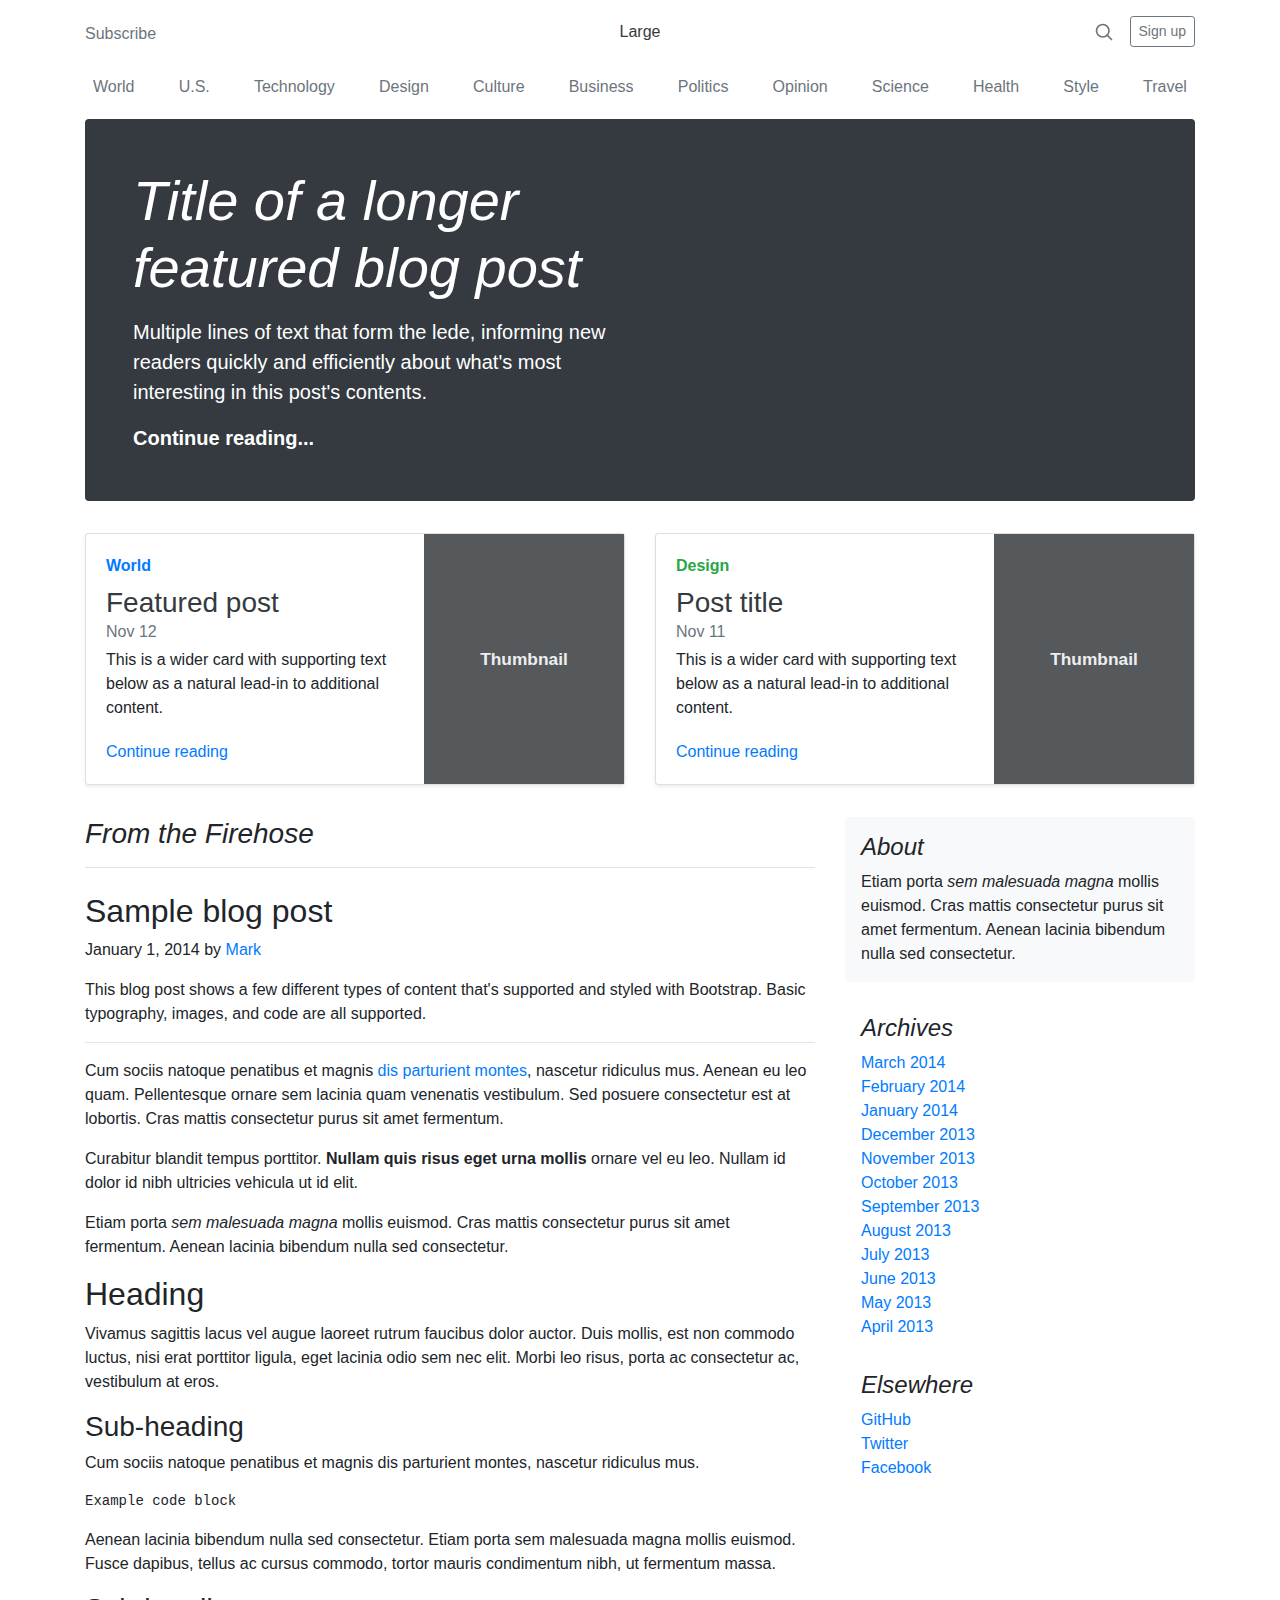
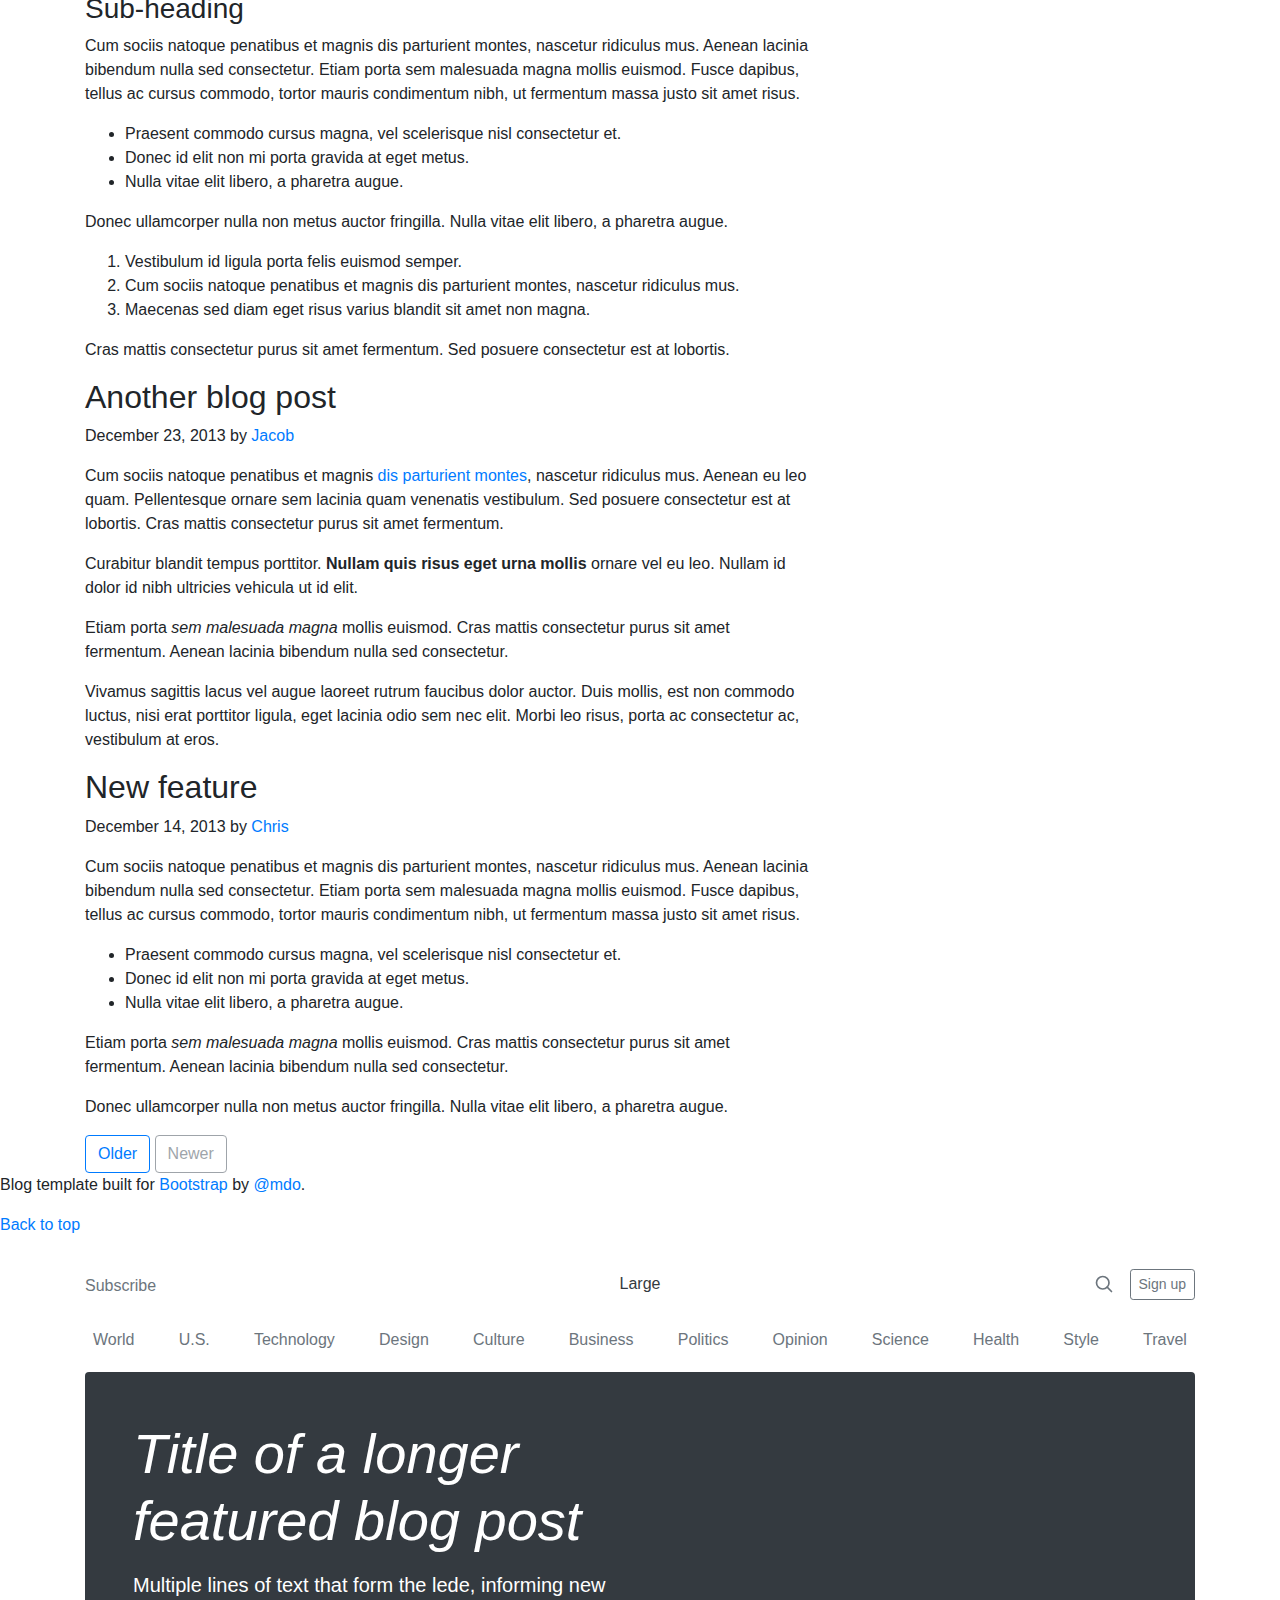
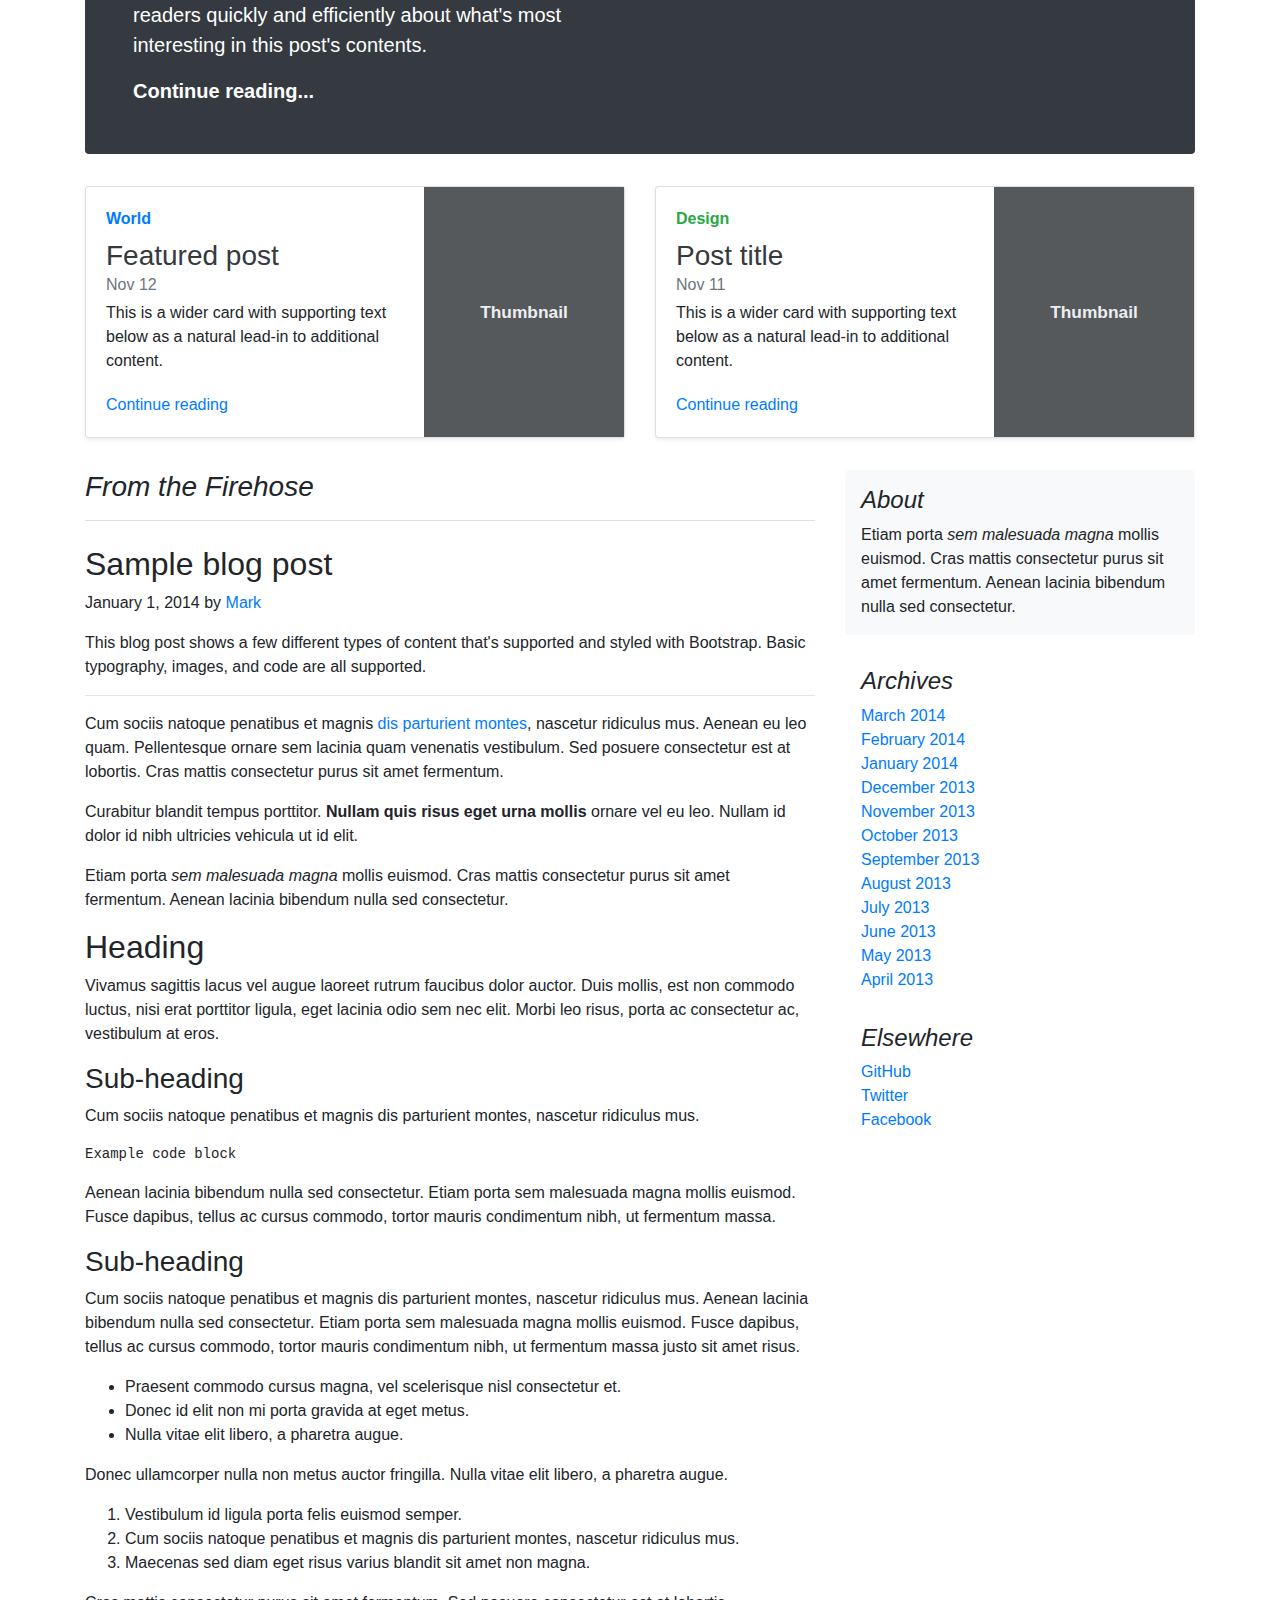
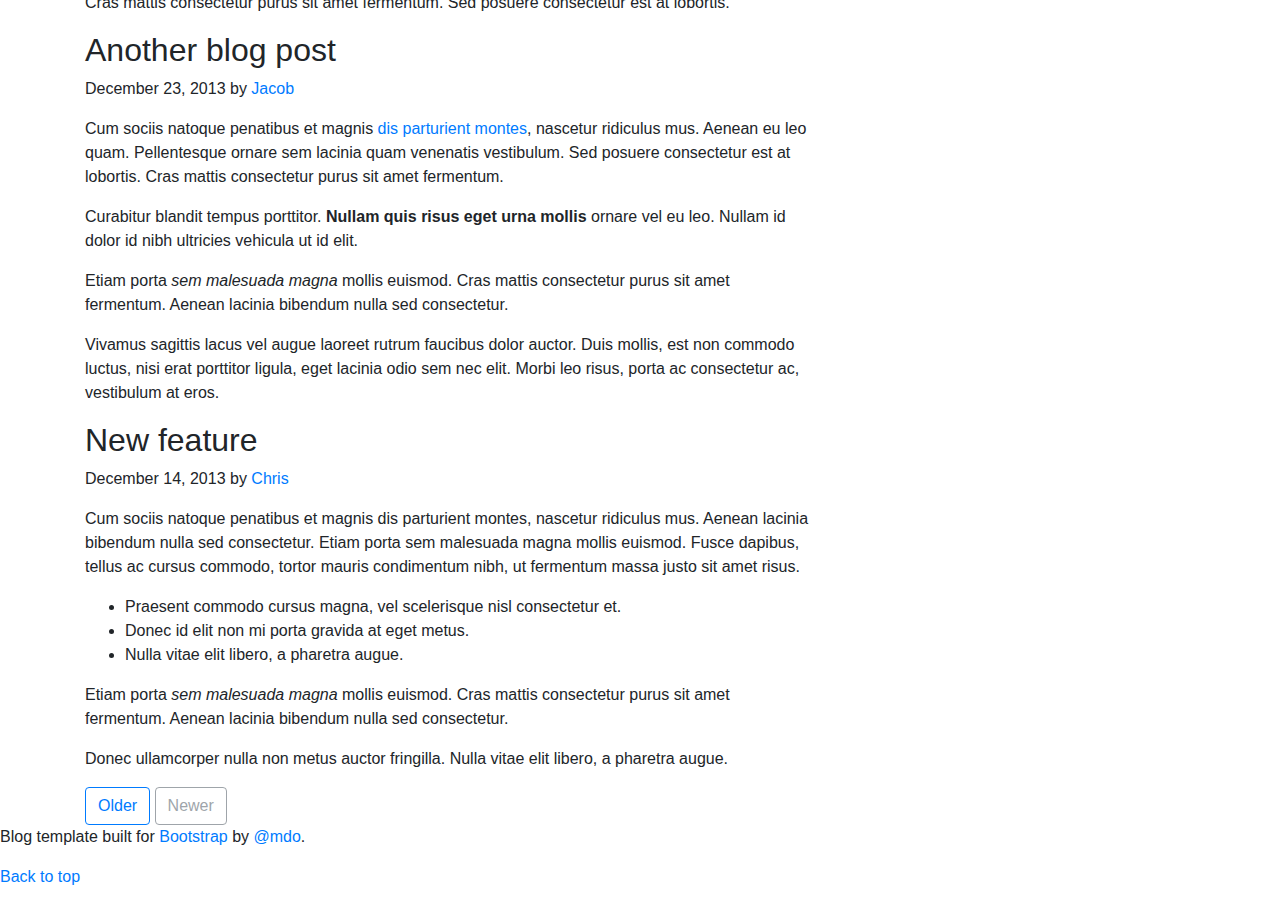
==== 383/blog.html @ bcc6891f "383 stuff" ====
<html lang="en" class="gr__getbootstrap_com"><head>
    <meta charset="utf-8">
    <meta name="viewport" content="width=device-width, initial-scale=1, shrink-to-fit=no">
    <meta name="description" content="">
    <meta name="author" content="">
    <link rel="icon" href="../../../../favicon.ico">

    <title>Blog Template for Bootstrap</title>

    <!-- Bootstrap core CSS -->
    <link href="../bootstrap-4.1.3/dist/css/bootstrap.min.css" rel="stylesheet">

    <!-- Custom styles for this template -->
    <link href="https://fonts.googleapis.com/css?family=Playfair+Display:700,900" rel="stylesheet">
    <link href="blog.css" rel="stylesheet">
  </head>

  <body data-gr-c-s-loaded="true">

    <div class="container">
      <header class="blog-header py-3">
        <div class="row flex-nowrap justify-content-between align-items-center">
          <div class="col-4 pt-1">
            <a class="text-muted" href="#">Subscribe</a>
          </div>
          <div class="col-4 text-center">
            <a class="blog-header-logo text-dark" href="#">Large</a>
          </div>
          <div class="col-4 d-flex justify-content-end align-items-center">
            <a class="text-muted" href="#">
              <svg xmlns="http://www.w3.org/2000/svg" width="20" height="20" viewBox="0 0 24 24" fill="none" stroke="currentColor" stroke-width="2" stroke-linecap="round" stroke-linejoin="round" class="mx-3"><circle cx="10.5" cy="10.5" r="7.5"></circle><line x1="21" y1="21" x2="15.8" y2="15.8"></line></svg>
            </a>
            <a class="btn btn-sm btn-outline-secondary" href="#">Sign up</a>
          </div>
        </div>
      </header>

      <div class="nav-scroller py-1 mb-2">
        <nav class="nav d-flex justify-content-between">
          <a class="p-2 text-muted" href="#">World</a>
          <a class="p-2 text-muted" href="#">U.S.</a>
          <a class="p-2 text-muted" href="#">Technology</a>
          <a class="p-2 text-muted" href="#">Design</a>
          <a class="p-2 text-muted" href="#">Culture</a>
          <a class="p-2 text-muted" href="#">Business</a>
          <a class="p-2 text-muted" href="#">Politics</a>
          <a class="p-2 text-muted" href="#">Opinion</a>
          <a class="p-2 text-muted" href="#">Science</a>
          <a class="p-2 text-muted" href="#">Health</a>
          <a class="p-2 text-muted" href="#">Style</a>
          <a class="p-2 text-muted" href="#">Travel</a>
        </nav>
      </div>

      <div class="jumbotron p-3 p-md-5 text-white rounded bg-dark">
        <div class="col-md-6 px-0">
          <h1 class="display-4 font-italic">Title of a longer featured blog post</h1>
          <p class="lead my-3">Multiple lines of text that form the lede, informing new readers quickly and efficiently about what's most interesting in this post's contents.</p>
          <p class="lead mb-0"><a href="#" class="text-white font-weight-bold">Continue reading...</a></p>
        </div>
      </div>

      <div class="row mb-2">
        <div class="col-md-6">
          <div class="card flex-md-row mb-4 shadow-sm h-md-250">
            <div class="card-body d-flex flex-column align-items-start">
              <strong class="d-inline-block mb-2 text-primary">World</strong>
              <h3 class="mb-0">
                <a class="text-dark" href="#">Featured post</a>
              </h3>
              <div class="mb-1 text-muted">Nov 12</div>
              <p class="card-text mb-auto">This is a wider card with supporting text below as a natural lead-in to additional content.</p>
              <a href="#">Continue reading</a>
            </div>
            <img class="card-img-right flex-auto d-none d-lg-block" data-src="holder.js/200x250?theme=thumb" alt="Thumbnail [200x250]" style="width: 200px; height: 250px;" src="data:image/svg+xml;charset=UTF-8,%3Csvg%20width%3D%22200%22%20height%3D%22250%22%20xmlns%3D%22http%3A%2F%2Fwww.w3.org%2F2000%2Fsvg%22%20viewBox%3D%220%200%20200%20250%22%20preserveAspectRatio%3D%22none%22%3E%3Cdefs%3E%3Cstyle%20type%3D%22text%2Fcss%22%3E%23holder_167181192df%20text%20%7B%20fill%3A%23eceeef%3Bfont-weight%3Abold%3Bfont-family%3AArial%2C%20Helvetica%2C%20Open%20Sans%2C%20sans-serif%2C%20monospace%3Bfont-size%3A13pt%20%7D%20%3C%2Fstyle%3E%3C%2Fdefs%3E%3Cg%20id%3D%22holder_167181192df%22%3E%3Crect%20width%3D%22200%22%20height%3D%22250%22%20fill%3D%22%2355595c%22%3E%3C%2Frect%3E%3Cg%3E%3Ctext%20x%3D%2256.203125%22%20y%3D%22131%22%3EThumbnail%3C%2Ftext%3E%3C%2Fg%3E%3C%2Fg%3E%3C%2Fsvg%3E" data-holder-rendered="true">
          </div>
        </div>
        <div class="col-md-6">
          <div class="card flex-md-row mb-4 shadow-sm h-md-250">
            <div class="card-body d-flex flex-column align-items-start">
              <strong class="d-inline-block mb-2 text-success">Design</strong>
              <h3 class="mb-0">
                <a class="text-dark" href="#">Post title</a>
              </h3>
              <div class="mb-1 text-muted">Nov 11</div>
              <p class="card-text mb-auto">This is a wider card with supporting text below as a natural lead-in to additional content.</p>
              <a href="#">Continue reading</a>
            </div>
            <img class="card-img-right flex-auto d-none d-lg-block" data-src="holder.js/200x250?theme=thumb" alt="Thumbnail [200x250]" src="data:image/svg+xml;charset=UTF-8,%3Csvg%20width%3D%22200%22%20height%3D%22250%22%20xmlns%3D%22http%3A%2F%2Fwww.w3.org%2F2000%2Fsvg%22%20viewBox%3D%220%200%20200%20250%22%20preserveAspectRatio%3D%22none%22%3E%3Cdefs%3E%3Cstyle%20type%3D%22text%2Fcss%22%3E%23holder_167181192e2%20text%20%7B%20fill%3A%23eceeef%3Bfont-weight%3Abold%3Bfont-family%3AArial%2C%20Helvetica%2C%20Open%20Sans%2C%20sans-serif%2C%20monospace%3Bfont-size%3A13pt%20%7D%20%3C%2Fstyle%3E%3C%2Fdefs%3E%3Cg%20id%3D%22holder_167181192e2%22%3E%3Crect%20width%3D%22200%22%20height%3D%22250%22%20fill%3D%22%2355595c%22%3E%3C%2Frect%3E%3Cg%3E%3Ctext%20x%3D%2256.203125%22%20y%3D%22131%22%3EThumbnail%3C%2Ftext%3E%3C%2Fg%3E%3C%2Fg%3E%3C%2Fsvg%3E" data-holder-rendered="true" style="width: 200px; height: 250px;">
          </div>
        </div>
      </div>
    </div>

    <main role="main" class="container">
      <div class="row">
        <div class="col-md-8 blog-main">
          <h3 class="pb-3 mb-4 font-italic border-bottom">
            From the Firehose
          </h3>

          <div class="blog-post">
            <h2 class="blog-post-title">Sample blog post</h2>
            <p class="blog-post-meta">January 1, 2014 by <a href="#">Mark</a></p>

            <p>This blog post shows a few different types of content that's supported and styled with Bootstrap. Basic typography, images, and code are all supported.</p>
            <hr>
            <p>Cum sociis natoque penatibus et magnis <a href="#">dis parturient montes</a>, nascetur ridiculus mus. Aenean eu leo quam. Pellentesque ornare sem lacinia quam venenatis vestibulum. Sed posuere consectetur est at lobortis. Cras mattis consectetur purus sit amet fermentum.</p>
            <blockquote>
              <p>Curabitur blandit tempus porttitor. <strong>Nullam quis risus eget urna mollis</strong> ornare vel eu leo. Nullam id dolor id nibh ultricies vehicula ut id elit.</p>
            </blockquote>
            <p>Etiam porta <em>sem malesuada magna</em> mollis euismod. Cras mattis consectetur purus sit amet fermentum. Aenean lacinia bibendum nulla sed consectetur.</p>
            <h2>Heading</h2>
            <p>Vivamus sagittis lacus vel augue laoreet rutrum faucibus dolor auctor. Duis mollis, est non commodo luctus, nisi erat porttitor ligula, eget lacinia odio sem nec elit. Morbi leo risus, porta ac consectetur ac, vestibulum at eros.</p>
            <h3>Sub-heading</h3>
            <p>Cum sociis natoque penatibus et magnis dis parturient montes, nascetur ridiculus mus.</p>
            <pre><code>Example code block</code></pre>
            <p>Aenean lacinia bibendum nulla sed consectetur. Etiam porta sem malesuada magna mollis euismod. Fusce dapibus, tellus ac cursus commodo, tortor mauris condimentum nibh, ut fermentum massa.</p>
            <h3>Sub-heading</h3>
            <p>Cum sociis natoque penatibus et magnis dis parturient montes, nascetur ridiculus mus. Aenean lacinia bibendum nulla sed consectetur. Etiam porta sem malesuada magna mollis euismod. Fusce dapibus, tellus ac cursus commodo, tortor mauris condimentum nibh, ut fermentum massa justo sit amet risus.</p>
            <ul>
              <li>Praesent commodo cursus magna, vel scelerisque nisl consectetur et.</li>
              <li>Donec id elit non mi porta gravida at eget metus.</li>
              <li>Nulla vitae elit libero, a pharetra augue.</li>
            </ul>
            <p>Donec ullamcorper nulla non metus auctor fringilla. Nulla vitae elit libero, a pharetra augue.</p>
            <ol>
              <li>Vestibulum id ligula porta felis euismod semper.</li>
              <li>Cum sociis natoque penatibus et magnis dis parturient montes, nascetur ridiculus mus.</li>
              <li>Maecenas sed diam eget risus varius blandit sit amet non magna.</li>
            </ol>
            <p>Cras mattis consectetur purus sit amet fermentum. Sed posuere consectetur est at lobortis.</p>
          </div><!-- /.blog-post -->

          <div class="blog-post">
            <h2 class="blog-post-title">Another blog post</h2>
            <p class="blog-post-meta">December 23, 2013 by <a href="#">Jacob</a></p>

            <p>Cum sociis natoque penatibus et magnis <a href="#">dis parturient montes</a>, nascetur ridiculus mus. Aenean eu leo quam. Pellentesque ornare sem lacinia quam venenatis vestibulum. Sed posuere consectetur est at lobortis. Cras mattis consectetur purus sit amet fermentum.</p>
            <blockquote>
              <p>Curabitur blandit tempus porttitor. <strong>Nullam quis risus eget urna mollis</strong> ornare vel eu leo. Nullam id dolor id nibh ultricies vehicula ut id elit.</p>
            </blockquote>
            <p>Etiam porta <em>sem malesuada magna</em> mollis euismod. Cras mattis consectetur purus sit amet fermentum. Aenean lacinia bibendum nulla sed consectetur.</p>
            <p>Vivamus sagittis lacus vel augue laoreet rutrum faucibus dolor auctor. Duis mollis, est non commodo luctus, nisi erat porttitor ligula, eget lacinia odio sem nec elit. Morbi leo risus, porta ac consectetur ac, vestibulum at eros.</p>
          </div><!-- /.blog-post -->

          <div class="blog-post">
            <h2 class="blog-post-title">New feature</h2>
            <p class="blog-post-meta">December 14, 2013 by <a href="#">Chris</a></p>

            <p>Cum sociis natoque penatibus et magnis dis parturient montes, nascetur ridiculus mus. Aenean lacinia bibendum nulla sed consectetur. Etiam porta sem malesuada magna mollis euismod. Fusce dapibus, tellus ac cursus commodo, tortor mauris condimentum nibh, ut fermentum massa justo sit amet risus.</p>
            <ul>
              <li>Praesent commodo cursus magna, vel scelerisque nisl consectetur et.</li>
              <li>Donec id elit non mi porta gravida at eget metus.</li>
              <li>Nulla vitae elit libero, a pharetra augue.</li>
            </ul>
            <p>Etiam porta <em>sem malesuada magna</em> mollis euismod. Cras mattis consectetur purus sit amet fermentum. Aenean lacinia bibendum nulla sed consectetur.</p>
            <p>Donec ullamcorper nulla non metus auctor fringilla. Nulla vitae elit libero, a pharetra augue.</p>
          </div><!-- /.blog-post -->

          <nav class="blog-pagination">
            <a class="btn btn-outline-primary" href="#">Older</a>
            <a class="btn btn-outline-secondary disabled" href="#">Newer</a>
          </nav>

        </div><!-- /.blog-main -->

        <aside class="col-md-4 blog-sidebar">
          <div class="p-3 mb-3 bg-light rounded">
            <h4 class="font-italic">About</h4>
            <p class="mb-0">Etiam porta <em>sem malesuada magna</em> mollis euismod. Cras mattis consectetur purus sit amet fermentum. Aenean lacinia bibendum nulla sed consectetur.</p>
          </div>

          <div class="p-3">
            <h4 class="font-italic">Archives</h4>
            <ol class="list-unstyled mb-0">
              <li><a href="#">March 2014</a></li>
              <li><a href="#">February 2014</a></li>
              <li><a href="#">January 2014</a></li>
              <li><a href="#">December 2013</a></li>
              <li><a href="#">November 2013</a></li>
              <li><a href="#">October 2013</a></li>
              <li><a href="#">September 2013</a></li>
              <li><a href="#">August 2013</a></li>
              <li><a href="#">July 2013</a></li>
              <li><a href="#">June 2013</a></li>
              <li><a href="#">May 2013</a></li>
              <li><a href="#">April 2013</a></li>
            </ol>
          </div>

          <div class="p-3">
            <h4 class="font-italic">Elsewhere</h4>
            <ol class="list-unstyled">
              <li><a href="#">GitHub</a></li>
              <li><a href="#">Twitter</a></li>
              <li><a href="#">Facebook</a></li>
            </ol>
          </div>
        </aside><!-- /.blog-sidebar -->

      </div><!-- /.row -->

    </main><!-- /.container -->

    <footer class="blog-footer">
      <p>Blog template built for <a href="https://getbootstrap.com/">Bootstrap</a> by <a href="https://twitter.com/mdo">@mdo</a>.</p>
      <p>
        <a href="#">Back to top</a>
      </p>
    </footer>

    <!-- Bootstrap core JavaScript
    ================================================== -->
    <!-- Placed at the end of the document so the pages load faster -->
    <script src="https://code.jquery.com/jquery-3.3.1.slim.min.js" integrity="sha384-q8i/X+965DzO0rT7abK41JStQIAqVgRVzpbzo5smXKp4YfRvH+8abtTE1Pi6jizo" crossorigin="anonymous"></script>
    <script>window.jQuery || document.write('<script src="../../assets/js/vendor/jquery-slim.min.js"><\/script>')</script>
    <script src="../../assets/js/vendor/popper.min.js"></script>
    <script src="../../dist/js/bootstrap.min.js"></script>
    <script src="../../assets/js/vendor/holder.min.js"></script>
    <script>
      Holder.addTheme('thumb', {
        bg: '#55595c',
        fg: '#eceeef',
        text: 'Thumbnail'
      });
    </script>
  

<svg xmlns="http://www.w3.org/2000/svg" width="200" height="250" viewBox="0 0 200 250" preserveAspectRatio="none" style="display: none; visibility: hidden; position: absolute; top: -100%; left: -100%;"><defs><style type="text/css"></style></defs><text x="0" y="13" style="font-weight:bold;font-size:13pt;font-family:Arial, Helvetica, Open Sans, sans-serif">Thumbnail</text></svg></body></html>
<head>
        <meta charset="utf-8">
        <meta name="viewport" content="width=device-width, initial-scale=1, shrink-to-fit=no">
        <meta name="description" content="">
        <meta name="author" content="">
        <link rel="icon" href="../../../../favicon.ico">
    
        <title>Blog Template for Bootstrap</title>
    
        <!-- Bootstrap core CSS -->
        <link href="../../dist/css/bootstrap.min.css" rel="stylesheet">
    
        <!-- Custom styles for this template -->
        <link href="https://fonts.googleapis.com/css?family=Playfair+Display:700,900" rel="stylesheet">
        <link href="blog.css" rel="stylesheet">
</head>
<body data-gr-c-s-loaded="true">

        <div class="container">
          <header class="blog-header py-3">
            <div class="row flex-nowrap justify-content-between align-items-center">
              <div class="col-4 pt-1">
                <a class="text-muted" href="#">Subscribe</a>
              </div>
              <div class="col-4 text-center">
                <a class="blog-header-logo text-dark" href="#">Large</a>
              </div>
              <div class="col-4 d-flex justify-content-end align-items-center">
                <a class="text-muted" href="#">
                  <svg xmlns="http://www.w3.org/2000/svg" width="20" height="20" viewBox="0 0 24 24" fill="none" stroke="currentColor" stroke-width="2" stroke-linecap="round" stroke-linejoin="round" class="mx-3"><circle cx="10.5" cy="10.5" r="7.5"></circle><line x1="21" y1="21" x2="15.8" y2="15.8"></line></svg>
                </a>
                <a class="btn btn-sm btn-outline-secondary" href="#">Sign up</a>
              </div>
            </div>
          </header>
    
          <div class="nav-scroller py-1 mb-2">
            <nav class="nav d-flex justify-content-between">
              <a class="p-2 text-muted" href="#">World</a>
              <a class="p-2 text-muted" href="#">U.S.</a>
              <a class="p-2 text-muted" href="#">Technology</a>
              <a class="p-2 text-muted" href="#">Design</a>
              <a class="p-2 text-muted" href="#">Culture</a>
              <a class="p-2 text-muted" href="#">Business</a>
              <a class="p-2 text-muted" href="#">Politics</a>
              <a class="p-2 text-muted" href="#">Opinion</a>
              <a class="p-2 text-muted" href="#">Science</a>
              <a class="p-2 text-muted" href="#">Health</a>
              <a class="p-2 text-muted" href="#">Style</a>
              <a class="p-2 text-muted" href="#">Travel</a>
            </nav>
          </div>
    
          <div class="jumbotron p-3 p-md-5 text-white rounded bg-dark">
            <div class="col-md-6 px-0">
              <h1 class="display-4 font-italic">Title of a longer featured blog post</h1>
              <p class="lead my-3">Multiple lines of text that form the lede, informing new readers quickly and efficiently about what's most interesting in this post's contents.</p>
              <p class="lead mb-0"><a href="#" class="text-white font-weight-bold">Continue reading...</a></p>
            </div>
          </div>
    
          <div class="row mb-2">
            <div class="col-md-6">
              <div class="card flex-md-row mb-4 shadow-sm h-md-250">
                <div class="card-body d-flex flex-column align-items-start">
                  <strong class="d-inline-block mb-2 text-primary">World</strong>
                  <h3 class="mb-0">
                    <a class="text-dark" href="#">Featured post</a>
                  </h3>
                  <div class="mb-1 text-muted">Nov 12</div>
                  <p class="card-text mb-auto">This is a wider card with supporting text below as a natural lead-in to additional content.</p>
                  <a href="#">Continue reading</a>
                </div>
                <img class="card-img-right flex-auto d-none d-lg-block" data-src="holder.js/200x250?theme=thumb" alt="Thumbnail [200x250]" style="width: 200px; height: 250px;" src="data:image/svg+xml;charset=UTF-8,%3Csvg%20width%3D%22200%22%20height%3D%22250%22%20xmlns%3D%22http%3A%2F%2Fwww.w3.org%2F2000%2Fsvg%22%20viewBox%3D%220%200%20200%20250%22%20preserveAspectRatio%3D%22none%22%3E%3Cdefs%3E%3Cstyle%20type%3D%22text%2Fcss%22%3E%23holder_167181192df%20text%20%7B%20fill%3A%23eceeef%3Bfont-weight%3Abold%3Bfont-family%3AArial%2C%20Helvetica%2C%20Open%20Sans%2C%20sans-serif%2C%20monospace%3Bfont-size%3A13pt%20%7D%20%3C%2Fstyle%3E%3C%2Fdefs%3E%3Cg%20id%3D%22holder_167181192df%22%3E%3Crect%20width%3D%22200%22%20height%3D%22250%22%20fill%3D%22%2355595c%22%3E%3C%2Frect%3E%3Cg%3E%3Ctext%20x%3D%2256.203125%22%20y%3D%22131%22%3EThumbnail%3C%2Ftext%3E%3C%2Fg%3E%3C%2Fg%3E%3C%2Fsvg%3E" data-holder-rendered="true">
              </div>
            </div>
            <div class="col-md-6">
              <div class="card flex-md-row mb-4 shadow-sm h-md-250">
                <div class="card-body d-flex flex-column align-items-start">
                  <strong class="d-inline-block mb-2 text-success">Design</strong>
                  <h3 class="mb-0">
                    <a class="text-dark" href="#">Post title</a>
                  </h3>
                  <div class="mb-1 text-muted">Nov 11</div>
                  <p class="card-text mb-auto">This is a wider card with supporting text below as a natural lead-in to additional content.</p>
                  <a href="#">Continue reading</a>
                </div>
                <img class="card-img-right flex-auto d-none d-lg-block" data-src="holder.js/200x250?theme=thumb" alt="Thumbnail [200x250]" src="data:image/svg+xml;charset=UTF-8,%3Csvg%20width%3D%22200%22%20height%3D%22250%22%20xmlns%3D%22http%3A%2F%2Fwww.w3.org%2F2000%2Fsvg%22%20viewBox%3D%220%200%20200%20250%22%20preserveAspectRatio%3D%22none%22%3E%3Cdefs%3E%3Cstyle%20type%3D%22text%2Fcss%22%3E%23holder_167181192e2%20text%20%7B%20fill%3A%23eceeef%3Bfont-weight%3Abold%3Bfont-family%3AArial%2C%20Helvetica%2C%20Open%20Sans%2C%20sans-serif%2C%20monospace%3Bfont-size%3A13pt%20%7D%20%3C%2Fstyle%3E%3C%2Fdefs%3E%3Cg%20id%3D%22holder_167181192e2%22%3E%3Crect%20width%3D%22200%22%20height%3D%22250%22%20fill%3D%22%2355595c%22%3E%3C%2Frect%3E%3Cg%3E%3Ctext%20x%3D%2256.203125%22%20y%3D%22131%22%3EThumbnail%3C%2Ftext%3E%3C%2Fg%3E%3C%2Fg%3E%3C%2Fsvg%3E" data-holder-rendered="true" style="width: 200px; height: 250px;">
              </div>
            </div>
          </div>
        </div>
    
        <main role="main" class="container">
          <div class="row">
            <div class="col-md-8 blog-main">
              <h3 class="pb-3 mb-4 font-italic border-bottom">
                From the Firehose
              </h3>
    
              <div class="blog-post">
                <h2 class="blog-post-title">Sample blog post</h2>
                <p class="blog-post-meta">January 1, 2014 by <a href="#">Mark</a></p>
    
                <p>This blog post shows a few different types of content that's supported and styled with Bootstrap. Basic typography, images, and code are all supported.</p>
                <hr>
                <p>Cum sociis natoque penatibus et magnis <a href="#">dis parturient montes</a>, nascetur ridiculus mus. Aenean eu leo quam. Pellentesque ornare sem lacinia quam venenatis vestibulum. Sed posuere consectetur est at lobortis. Cras mattis consectetur purus sit amet fermentum.</p>
                <blockquote>
                  <p>Curabitur blandit tempus porttitor. <strong>Nullam quis risus eget urna mollis</strong> ornare vel eu leo. Nullam id dolor id nibh ultricies vehicula ut id elit.</p>
                </blockquote>
                <p>Etiam porta <em>sem malesuada magna</em> mollis euismod. Cras mattis consectetur purus sit amet fermentum. Aenean lacinia bibendum nulla sed consectetur.</p>
                <h2>Heading</h2>
                <p>Vivamus sagittis lacus vel augue laoreet rutrum faucibus dolor auctor. Duis mollis, est non commodo luctus, nisi erat porttitor ligula, eget lacinia odio sem nec elit. Morbi leo risus, porta ac consectetur ac, vestibulum at eros.</p>
                <h3>Sub-heading</h3>
                <p>Cum sociis natoque penatibus et magnis dis parturient montes, nascetur ridiculus mus.</p>
                <pre><code>Example code block</code></pre>
                <p>Aenean lacinia bibendum nulla sed consectetur. Etiam porta sem malesuada magna mollis euismod. Fusce dapibus, tellus ac cursus commodo, tortor mauris condimentum nibh, ut fermentum massa.</p>
                <h3>Sub-heading</h3>
                <p>Cum sociis natoque penatibus et magnis dis parturient montes, nascetur ridiculus mus. Aenean lacinia bibendum nulla sed consectetur. Etiam porta sem malesuada magna mollis euismod. Fusce dapibus, tellus ac cursus commodo, tortor mauris condimentum nibh, ut fermentum massa justo sit amet risus.</p>
                <ul>
                  <li>Praesent commodo cursus magna, vel scelerisque nisl consectetur et.</li>
                  <li>Donec id elit non mi porta gravida at eget metus.</li>
                  <li>Nulla vitae elit libero, a pharetra augue.</li>
                </ul>
                <p>Donec ullamcorper nulla non metus auctor fringilla. Nulla vitae elit libero, a pharetra augue.</p>
                <ol>
                  <li>Vestibulum id ligula porta felis euismod semper.</li>
                  <li>Cum sociis natoque penatibus et magnis dis parturient montes, nascetur ridiculus mus.</li>
                  <li>Maecenas sed diam eget risus varius blandit sit amet non magna.</li>
                </ol>
                <p>Cras mattis consectetur purus sit amet fermentum. Sed posuere consectetur est at lobortis.</p>
              </div><!-- /.blog-post -->
    
              <div class="blog-post">
                <h2 class="blog-post-title">Another blog post</h2>
                <p class="blog-post-meta">December 23, 2013 by <a href="#">Jacob</a></p>
    
                <p>Cum sociis natoque penatibus et magnis <a href="#">dis parturient montes</a>, nascetur ridiculus mus. Aenean eu leo quam. Pellentesque ornare sem lacinia quam venenatis vestibulum. Sed posuere consectetur est at lobortis. Cras mattis consectetur purus sit amet fermentum.</p>
                <blockquote>
                  <p>Curabitur blandit tempus porttitor. <strong>Nullam quis risus eget urna mollis</strong> ornare vel eu leo. Nullam id dolor id nibh ultricies vehicula ut id elit.</p>
                </blockquote>
                <p>Etiam porta <em>sem malesuada magna</em> mollis euismod. Cras mattis consectetur purus sit amet fermentum. Aenean lacinia bibendum nulla sed consectetur.</p>
                <p>Vivamus sagittis lacus vel augue laoreet rutrum faucibus dolor auctor. Duis mollis, est non commodo luctus, nisi erat porttitor ligula, eget lacinia odio sem nec elit. Morbi leo risus, porta ac consectetur ac, vestibulum at eros.</p>
              </div><!-- /.blog-post -->
    
              <div class="blog-post">
                <h2 class="blog-post-title">New feature</h2>
                <p class="blog-post-meta">December 14, 2013 by <a href="#">Chris</a></p>
    
                <p>Cum sociis natoque penatibus et magnis dis parturient montes, nascetur ridiculus mus. Aenean lacinia bibendum nulla sed consectetur. Etiam porta sem malesuada magna mollis euismod. Fusce dapibus, tellus ac cursus commodo, tortor mauris condimentum nibh, ut fermentum massa justo sit amet risus.</p>
                <ul>
                  <li>Praesent commodo cursus magna, vel scelerisque nisl consectetur et.</li>
                  <li>Donec id elit non mi porta gravida at eget metus.</li>
                  <li>Nulla vitae elit libero, a pharetra augue.</li>
                </ul>
                <p>Etiam porta <em>sem malesuada magna</em> mollis euismod. Cras mattis consectetur purus sit amet fermentum. Aenean lacinia bibendum nulla sed consectetur.</p>
                <p>Donec ullamcorper nulla non metus auctor fringilla. Nulla vitae elit libero, a pharetra augue.</p>
              </div><!-- /.blog-post -->
    
              <nav class="blog-pagination">
                <a class="btn btn-outline-primary" href="#">Older</a>
                <a class="btn btn-outline-secondary disabled" href="#">Newer</a>
              </nav>
    
            </div><!-- /.blog-main -->
    
            <aside class="col-md-4 blog-sidebar">
              <div class="p-3 mb-3 bg-light rounded">
                <h4 class="font-italic">About</h4>
                <p class="mb-0">Etiam porta <em>sem malesuada magna</em> mollis euismod. Cras mattis consectetur purus sit amet fermentum. Aenean lacinia bibendum nulla sed consectetur.</p>
              </div>
    
              <div class="p-3">
                <h4 class="font-italic">Archives</h4>
                <ol class="list-unstyled mb-0">
                  <li><a href="#">March 2014</a></li>
                  <li><a href="#">February 2014</a></li>
                  <li><a href="#">January 2014</a></li>
                  <li><a href="#">December 2013</a></li>
                  <li><a href="#">November 2013</a></li>
                  <li><a href="#">October 2013</a></li>
                  <li><a href="#">September 2013</a></li>
                  <li><a href="#">August 2013</a></li>
                  <li><a href="#">July 2013</a></li>
                  <li><a href="#">June 2013</a></li>
                  <li><a href="#">May 2013</a></li>
                  <li><a href="#">April 2013</a></li>
                </ol>
              </div>
    
              <div class="p-3">
                <h4 class="font-italic">Elsewhere</h4>
                <ol class="list-unstyled">
                  <li><a href="#">GitHub</a></li>
                  <li><a href="#">Twitter</a></li>
                  <li><a href="#">Facebook</a></li>
                </ol>
              </div>
            </aside><!-- /.blog-sidebar -->
    
          </div><!-- /.row -->
    
        </main><!-- /.container -->
    
        <footer class="blog-footer">
          <p>Blog template built for <a href="https://getbootstrap.com/">Bootstrap</a> by <a href="https://twitter.com/mdo">@mdo</a>.</p>
          <p>
            <a href="#">Back to top</a>
          </p>
        </footer>
    
        <!-- Bootstrap core JavaScript
        ================================================== -->
        <!-- Placed at the end of the document so the pages load faster -->
        <script src="https://code.jquery.com/jquery-3.3.1.slim.min.js" integrity="sha384-q8i/X+965DzO0rT7abK41JStQIAqVgRVzpbzo5smXKp4YfRvH+8abtTE1Pi6jizo" crossorigin="anonymous"></script>
        <script>window.jQuery || document.write('<script src="../../assets/js/vendor/jquery-slim.min.js"><\/script>')</script>
        <script src="../../assets/js/vendor/popper.min.js"></script>
        <script src="../../dist/js/bootstrap.min.js"></script>
        <script src="../../assets/js/vendor/holder.min.js"></script>
        <script>
          Holder.addTheme('thumb', {
            bg: '#55595c',
            fg: '#eceeef',
            text: 'Thumbnail'
          });
        </script>
      
    
    <svg xmlns="http://www.w3.org/2000/svg" width="200" height="250" viewBox="0 0 200 250" preserveAspectRatio="none" style="display: none; visibility: hidden; position: absolute; top: -100%; left: -100%;"><defs><style type="text/css"></style></defs><text x="0" y="13" style="font-weight:bold;font-size:13pt;font-family:Arial, Helvetica, Open Sans, sans-serif">Thumbnail</text></svg>
</body>
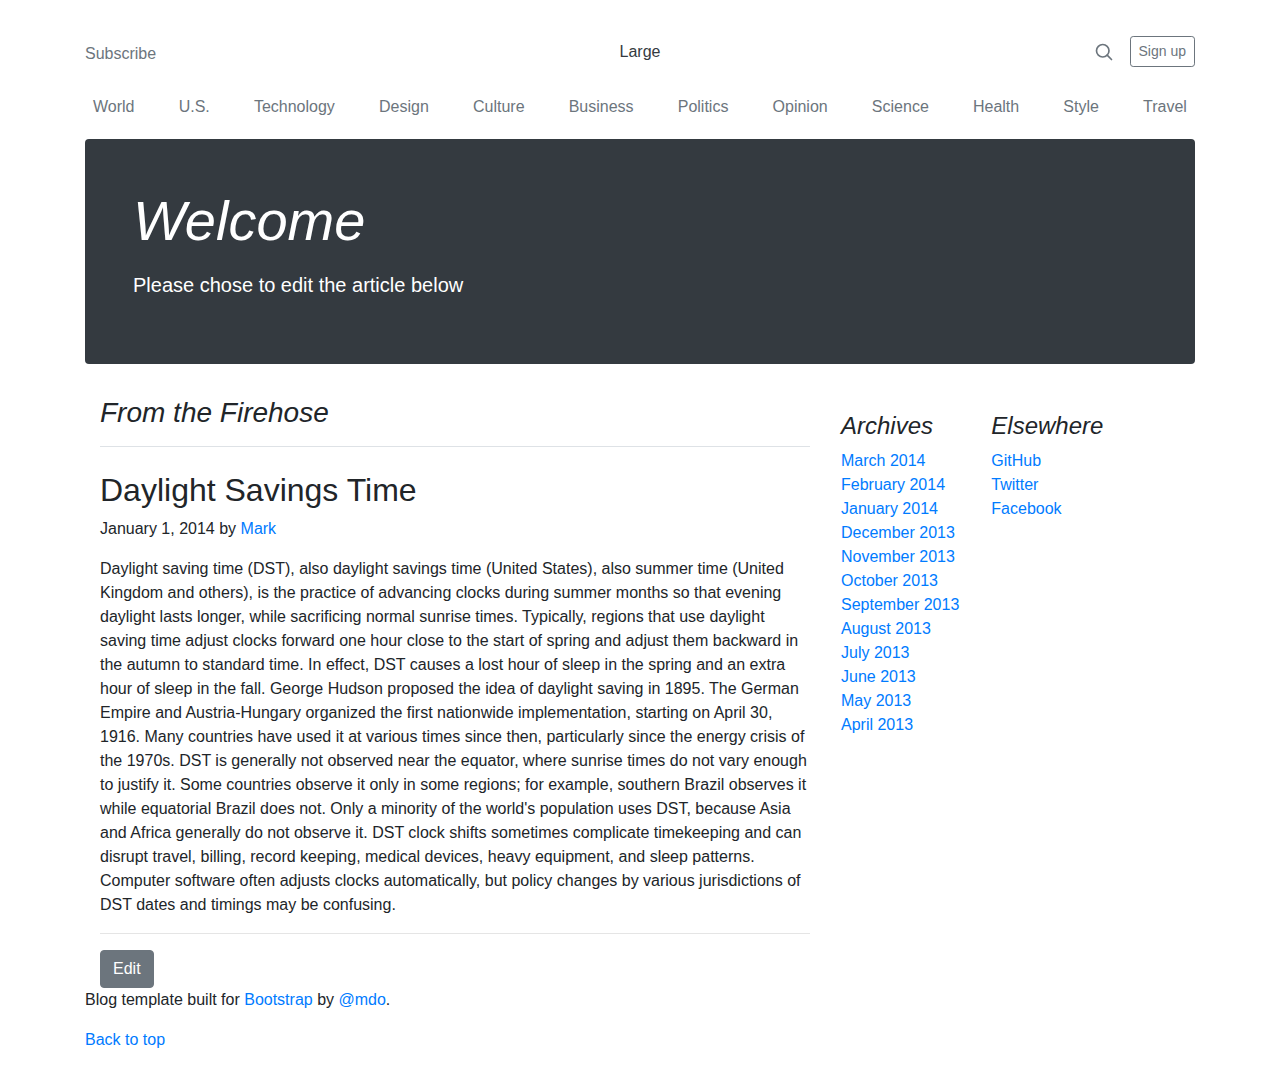
==== commit ffb04419: "update" ====
--- a/383/blog.html
+++ b/383/blog.html
@@ -12,7 +12,7 @@
 
     <!-- Custom styles for this template -->
     <link href="https://fonts.googleapis.com/css?family=Playfair+Display:700,900" rel="stylesheet">
-    <link href="blog.css" rel="stylesheet">
+    <link href="style.css" rel="stylesheet">
   </head>
 
   <body data-gr-c-s-loaded="true">
@@ -54,122 +54,38 @@
 
       <div class="jumbotron p-3 p-md-5 text-white rounded bg-dark">
         <div class="col-md-6 px-0">
-          <h1 class="display-4 font-italic">Title of a longer featured blog post</h1>
-          <p class="lead my-3">Multiple lines of text that form the lede, informing new readers quickly and efficiently about what's most interesting in this post's contents.</p>
-          <p class="lead mb-0"><a href="#" class="text-white font-weight-bold">Continue reading...</a></p>
+          <h1 class="display-4 font-italic">Welcome</h1>
+          <p class="lead my-3">Please chose to edit the article below</p>
         </div>
       </div>
-
-      <div class="row mb-2">
-        <div class="col-md-6">
-          <div class="card flex-md-row mb-4 shadow-sm h-md-250">
-            <div class="card-body d-flex flex-column align-items-start">
-              <strong class="d-inline-block mb-2 text-primary">World</strong>
-              <h3 class="mb-0">
-                <a class="text-dark" href="#">Featured post</a>
-              </h3>
-              <div class="mb-1 text-muted">Nov 12</div>
-              <p class="card-text mb-auto">This is a wider card with supporting text below as a natural lead-in to additional content.</p>
-              <a href="#">Continue reading</a>
-            </div>
-            <img class="card-img-right flex-auto d-none d-lg-block" data-src="holder.js/200x250?theme=thumb" alt="Thumbnail [200x250]" style="width: 200px; height: 250px;" src="data:image/svg+xml;charset=UTF-8,%3Csvg%20width%3D%22200%22%20height%3D%22250%22%20xmlns%3D%22http%3A%2F%2Fwww.w3.org%2F2000%2Fsvg%22%20viewBox%3D%220%200%20200%20250%22%20preserveAspectRatio%3D%22none%22%3E%3Cdefs%3E%3Cstyle%20type%3D%22text%2Fcss%22%3E%23holder_167181192df%20text%20%7B%20fill%3A%23eceeef%3Bfont-weight%3Abold%3Bfont-family%3AArial%2C%20Helvetica%2C%20Open%20Sans%2C%20sans-serif%2C%20monospace%3Bfont-size%3A13pt%20%7D%20%3C%2Fstyle%3E%3C%2Fdefs%3E%3Cg%20id%3D%22holder_167181192df%22%3E%3Crect%20width%3D%22200%22%20height%3D%22250%22%20fill%3D%22%2355595c%22%3E%3C%2Frect%3E%3Cg%3E%3Ctext%20x%3D%2256.203125%22%20y%3D%22131%22%3EThumbnail%3C%2Ftext%3E%3C%2Fg%3E%3C%2Fg%3E%3C%2Fsvg%3E" data-holder-rendered="true">
-          </div>
-        </div>
-        <div class="col-md-6">
-          <div class="card flex-md-row mb-4 shadow-sm h-md-250">
-            <div class="card-body d-flex flex-column align-items-start">
-              <strong class="d-inline-block mb-2 text-success">Design</strong>
-              <h3 class="mb-0">
-                <a class="text-dark" href="#">Post title</a>
-              </h3>
-              <div class="mb-1 text-muted">Nov 11</div>
-              <p class="card-text mb-auto">This is a wider card with supporting text below as a natural lead-in to additional content.</p>
-              <a href="#">Continue reading</a>
-            </div>
-            <img class="card-img-right flex-auto d-none d-lg-block" data-src="holder.js/200x250?theme=thumb" alt="Thumbnail [200x250]" src="data:image/svg+xml;charset=UTF-8,%3Csvg%20width%3D%22200%22%20height%3D%22250%22%20xmlns%3D%22http%3A%2F%2Fwww.w3.org%2F2000%2Fsvg%22%20viewBox%3D%220%200%20200%20250%22%20preserveAspectRatio%3D%22none%22%3E%3Cdefs%3E%3Cstyle%20type%3D%22text%2Fcss%22%3E%23holder_167181192e2%20text%20%7B%20fill%3A%23eceeef%3Bfont-weight%3Abold%3Bfont-family%3AArial%2C%20Helvetica%2C%20Open%20Sans%2C%20sans-serif%2C%20monospace%3Bfont-size%3A13pt%20%7D%20%3C%2Fstyle%3E%3C%2Fdefs%3E%3Cg%20id%3D%22holder_167181192e2%22%3E%3Crect%20width%3D%22200%22%20height%3D%22250%22%20fill%3D%22%2355595c%22%3E%3C%2Frect%3E%3Cg%3E%3Ctext%20x%3D%2256.203125%22%20y%3D%22131%22%3EThumbnail%3C%2Ftext%3E%3C%2Fg%3E%3C%2Fg%3E%3C%2Fsvg%3E" data-holder-rendered="true" style="width: 200px; height: 250px;">
-          </div>
-        </div>
-      </div>
-    </div>
-
+      
     <main role="main" class="container">
       <div class="row">
         <div class="col-md-8 blog-main">
           <h3 class="pb-3 mb-4 font-italic border-bottom">
             From the Firehose
           </h3>
-
+         
           <div class="blog-post">
-            <h2 class="blog-post-title">Sample blog post</h2>
+            <h2 class="blog-post-title">Daylight Savings Time</h2>
             <p class="blog-post-meta">January 1, 2014 by <a href="#">Mark</a></p>
 
-            <p>This blog post shows a few different types of content that's supported and styled with Bootstrap. Basic typography, images, and code are all supported.</p>
+            <p>Daylight saving time (DST), also daylight savings time (United States), also summer time (United Kingdom and others), is the practice of advancing clocks during summer months so that evening daylight lasts longer, while sacrificing normal sunrise times. Typically, regions that use daylight saving time adjust clocks forward one hour close to the start of spring and adjust them backward in the autumn to standard time. In effect, DST causes a lost hour of sleep in the spring and an extra hour of sleep in the fall.
+
+              George Hudson proposed the idea of daylight saving in 1895. The German Empire and Austria-Hungary organized the first nationwide implementation, starting on April 30, 1916. Many countries have used it at various times since then, particularly since the energy crisis of the 1970s.
+              
+              DST is generally not observed near the equator, where sunrise times do not vary enough to justify it. Some countries observe it only in some regions; for example, southern Brazil observes it while equatorial Brazil does not. Only a minority of the world's population uses DST, because Asia and Africa generally do not observe it.
+              
+              DST clock shifts sometimes complicate timekeeping and can disrupt travel, billing, record keeping, medical devices, heavy equipment, and sleep patterns. Computer software often adjusts clocks automatically, but policy changes by various jurisdictions of DST dates and timings may be confusing.
+              </p>
+            
+                 <!--Edit button can go here-->
             <hr>
-            <p>Cum sociis natoque penatibus et magnis <a href="#">dis parturient montes</a>, nascetur ridiculus mus. Aenean eu leo quam. Pellentesque ornare sem lacinia quam venenatis vestibulum. Sed posuere consectetur est at lobortis. Cras mattis consectetur purus sit amet fermentum.</p>
-            <blockquote>
-              <p>Curabitur blandit tempus porttitor. <strong>Nullam quis risus eget urna mollis</strong> ornare vel eu leo. Nullam id dolor id nibh ultricies vehicula ut id elit.</p>
-            </blockquote>
-            <p>Etiam porta <em>sem malesuada magna</em> mollis euismod. Cras mattis consectetur purus sit amet fermentum. Aenean lacinia bibendum nulla sed consectetur.</p>
-            <h2>Heading</h2>
-            <p>Vivamus sagittis lacus vel augue laoreet rutrum faucibus dolor auctor. Duis mollis, est non commodo luctus, nisi erat porttitor ligula, eget lacinia odio sem nec elit. Morbi leo risus, porta ac consectetur ac, vestibulum at eros.</p>
-            <h3>Sub-heading</h3>
-            <p>Cum sociis natoque penatibus et magnis dis parturient montes, nascetur ridiculus mus.</p>
-            <pre><code>Example code block</code></pre>
-            <p>Aenean lacinia bibendum nulla sed consectetur. Etiam porta sem malesuada magna mollis euismod. Fusce dapibus, tellus ac cursus commodo, tortor mauris condimentum nibh, ut fermentum massa.</p>
-            <h3>Sub-heading</h3>
-            <p>Cum sociis natoque penatibus et magnis dis parturient montes, nascetur ridiculus mus. Aenean lacinia bibendum nulla sed consectetur. Etiam porta sem malesuada magna mollis euismod. Fusce dapibus, tellus ac cursus commodo, tortor mauris condimentum nibh, ut fermentum massa justo sit amet risus.</p>
-            <ul>
-              <li>Praesent commodo cursus magna, vel scelerisque nisl consectetur et.</li>
-              <li>Donec id elit non mi porta gravida at eget metus.</li>
-              <li>Nulla vitae elit libero, a pharetra augue.</li>
-            </ul>
-            <p>Donec ullamcorper nulla non metus auctor fringilla. Nulla vitae elit libero, a pharetra augue.</p>
-            <ol>
-              <li>Vestibulum id ligula porta felis euismod semper.</li>
-              <li>Cum sociis natoque penatibus et magnis dis parturient montes, nascetur ridiculus mus.</li>
-              <li>Maecenas sed diam eget risus varius blandit sit amet non magna.</li>
-            </ol>
-            <p>Cras mattis consectetur purus sit amet fermentum. Sed posuere consectetur est at lobortis.</p>
           </div><!-- /.blog-post -->
-
-          <div class="blog-post">
-            <h2 class="blog-post-title">Another blog post</h2>
-            <p class="blog-post-meta">December 23, 2013 by <a href="#">Jacob</a></p>
-
-            <p>Cum sociis natoque penatibus et magnis <a href="#">dis parturient montes</a>, nascetur ridiculus mus. Aenean eu leo quam. Pellentesque ornare sem lacinia quam venenatis vestibulum. Sed posuere consectetur est at lobortis. Cras mattis consectetur purus sit amet fermentum.</p>
-            <blockquote>
-              <p>Curabitur blandit tempus porttitor. <strong>Nullam quis risus eget urna mollis</strong> ornare vel eu leo. Nullam id dolor id nibh ultricies vehicula ut id elit.</p>
-            </blockquote>
-            <p>Etiam porta <em>sem malesuada magna</em> mollis euismod. Cras mattis consectetur purus sit amet fermentum. Aenean lacinia bibendum nulla sed consectetur.</p>
-            <p>Vivamus sagittis lacus vel augue laoreet rutrum faucibus dolor auctor. Duis mollis, est non commodo luctus, nisi erat porttitor ligula, eget lacinia odio sem nec elit. Morbi leo risus, porta ac consectetur ac, vestibulum at eros.</p>
-          </div><!-- /.blog-post -->
-
-          <div class="blog-post">
-            <h2 class="blog-post-title">New feature</h2>
-            <p class="blog-post-meta">December 14, 2013 by <a href="#">Chris</a></p>
-
-            <p>Cum sociis natoque penatibus et magnis dis parturient montes, nascetur ridiculus mus. Aenean lacinia bibendum nulla sed consectetur. Etiam porta sem malesuada magna mollis euismod. Fusce dapibus, tellus ac cursus commodo, tortor mauris condimentum nibh, ut fermentum massa justo sit amet risus.</p>
-            <ul>
-              <li>Praesent commodo cursus magna, vel scelerisque nisl consectetur et.</li>
-              <li>Donec id elit non mi porta gravida at eget metus.</li>
-              <li>Nulla vitae elit libero, a pharetra augue.</li>
-            </ul>
-            <p>Etiam porta <em>sem malesuada magna</em> mollis euismod. Cras mattis consectetur purus sit amet fermentum. Aenean lacinia bibendum nulla sed consectetur.</p>
-            <p>Donec ullamcorper nulla non metus auctor fringilla. Nulla vitae elit libero, a pharetra augue.</p>
-          </div><!-- /.blog-post -->
-
-          <nav class="blog-pagination">
-            <a class="btn btn-outline-primary" href="#">Older</a>
-            <a class="btn btn-outline-secondary disabled" href="#">Newer</a>
-          </nav>
-
+          <a class="btn btn-secondary" href="#">Edit</a>
         </div><!-- /.blog-main -->
 
-        <aside class="col-md-4 blog-sidebar">
-          <div class="p-3 mb-3 bg-light rounded">
-            <h4 class="font-italic">About</h4>
-            <p class="mb-0">Etiam porta <em>sem malesuada magna</em> mollis euismod. Cras mattis consectetur purus sit amet fermentum. Aenean lacinia bibendum nulla sed consectetur.</p>
-          </div>
+       
 
           <div class="p-3">
             <h4 class="font-italic">Archives</h4>
@@ -228,233 +144,3 @@
   
 
 <svg xmlns="http://www.w3.org/2000/svg" width="200" height="250" viewBox="0 0 200 250" preserveAspectRatio="none" style="display: none; visibility: hidden; position: absolute; top: -100%; left: -100%;"><defs><style type="text/css"></style></defs><text x="0" y="13" style="font-weight:bold;font-size:13pt;font-family:Arial, Helvetica, Open Sans, sans-serif">Thumbnail</text></svg></body></html>
-<head>
-        <meta charset="utf-8">
-        <meta name="viewport" content="width=device-width, initial-scale=1, shrink-to-fit=no">
-        <meta name="description" content="">
-        <meta name="author" content="">
-        <link rel="icon" href="../../../../favicon.ico">
-    
-        <title>Blog Template for Bootstrap</title>
-    
-        <!-- Bootstrap core CSS -->
-        <link href="../../dist/css/bootstrap.min.css" rel="stylesheet">
-    
-        <!-- Custom styles for this template -->
-        <link href="https://fonts.googleapis.com/css?family=Playfair+Display:700,900" rel="stylesheet">
-        <link href="blog.css" rel="stylesheet">
-</head>
-<body data-gr-c-s-loaded="true">
-
-        <div class="container">
-          <header class="blog-header py-3">
-            <div class="row flex-nowrap justify-content-between align-items-center">
-              <div class="col-4 pt-1">
-                <a class="text-muted" href="#">Subscribe</a>
-              </div>
-              <div class="col-4 text-center">
-                <a class="blog-header-logo text-dark" href="#">Large</a>
-              </div>
-              <div class="col-4 d-flex justify-content-end align-items-center">
-                <a class="text-muted" href="#">
-                  <svg xmlns="http://www.w3.org/2000/svg" width="20" height="20" viewBox="0 0 24 24" fill="none" stroke="currentColor" stroke-width="2" stroke-linecap="round" stroke-linejoin="round" class="mx-3"><circle cx="10.5" cy="10.5" r="7.5"></circle><line x1="21" y1="21" x2="15.8" y2="15.8"></line></svg>
-                </a>
-                <a class="btn btn-sm btn-outline-secondary" href="#">Sign up</a>
-              </div>
-            </div>
-          </header>
-    
-          <div class="nav-scroller py-1 mb-2">
-            <nav class="nav d-flex justify-content-between">
-              <a class="p-2 text-muted" href="#">World</a>
-              <a class="p-2 text-muted" href="#">U.S.</a>
-              <a class="p-2 text-muted" href="#">Technology</a>
-              <a class="p-2 text-muted" href="#">Design</a>
-              <a class="p-2 text-muted" href="#">Culture</a>
-              <a class="p-2 text-muted" href="#">Business</a>
-              <a class="p-2 text-muted" href="#">Politics</a>
-              <a class="p-2 text-muted" href="#">Opinion</a>
-              <a class="p-2 text-muted" href="#">Science</a>
-              <a class="p-2 text-muted" href="#">Health</a>
-              <a class="p-2 text-muted" href="#">Style</a>
-              <a class="p-2 text-muted" href="#">Travel</a>
-            </nav>
-          </div>
-    
-          <div class="jumbotron p-3 p-md-5 text-white rounded bg-dark">
-            <div class="col-md-6 px-0">
-              <h1 class="display-4 font-italic">Title of a longer featured blog post</h1>
-              <p class="lead my-3">Multiple lines of text that form the lede, informing new readers quickly and efficiently about what's most interesting in this post's contents.</p>
-              <p class="lead mb-0"><a href="#" class="text-white font-weight-bold">Continue reading...</a></p>
-            </div>
-          </div>
-    
-          <div class="row mb-2">
-            <div class="col-md-6">
-              <div class="card flex-md-row mb-4 shadow-sm h-md-250">
-                <div class="card-body d-flex flex-column align-items-start">
-                  <strong class="d-inline-block mb-2 text-primary">World</strong>
-                  <h3 class="mb-0">
-                    <a class="text-dark" href="#">Featured post</a>
-                  </h3>
-                  <div class="mb-1 text-muted">Nov 12</div>
-                  <p class="card-text mb-auto">This is a wider card with supporting text below as a natural lead-in to additional content.</p>
-                  <a href="#">Continue reading</a>
-                </div>
-                <img class="card-img-right flex-auto d-none d-lg-block" data-src="holder.js/200x250?theme=thumb" alt="Thumbnail [200x250]" style="width: 200px; height: 250px;" src="data:image/svg+xml;charset=UTF-8,%3Csvg%20width%3D%22200%22%20height%3D%22250%22%20xmlns%3D%22http%3A%2F%2Fwww.w3.org%2F2000%2Fsvg%22%20viewBox%3D%220%200%20200%20250%22%20preserveAspectRatio%3D%22none%22%3E%3Cdefs%3E%3Cstyle%20type%3D%22text%2Fcss%22%3E%23holder_167181192df%20text%20%7B%20fill%3A%23eceeef%3Bfont-weight%3Abold%3Bfont-family%3AArial%2C%20Helvetica%2C%20Open%20Sans%2C%20sans-serif%2C%20monospace%3Bfont-size%3A13pt%20%7D%20%3C%2Fstyle%3E%3C%2Fdefs%3E%3Cg%20id%3D%22holder_167181192df%22%3E%3Crect%20width%3D%22200%22%20height%3D%22250%22%20fill%3D%22%2355595c%22%3E%3C%2Frect%3E%3Cg%3E%3Ctext%20x%3D%2256.203125%22%20y%3D%22131%22%3EThumbnail%3C%2Ftext%3E%3C%2Fg%3E%3C%2Fg%3E%3C%2Fsvg%3E" data-holder-rendered="true">
-              </div>
-            </div>
-            <div class="col-md-6">
-              <div class="card flex-md-row mb-4 shadow-sm h-md-250">
-                <div class="card-body d-flex flex-column align-items-start">
-                  <strong class="d-inline-block mb-2 text-success">Design</strong>
-                  <h3 class="mb-0">
-                    <a class="text-dark" href="#">Post title</a>
-                  </h3>
-                  <div class="mb-1 text-muted">Nov 11</div>
-                  <p class="card-text mb-auto">This is a wider card with supporting text below as a natural lead-in to additional content.</p>
-                  <a href="#">Continue reading</a>
-                </div>
-                <img class="card-img-right flex-auto d-none d-lg-block" data-src="holder.js/200x250?theme=thumb" alt="Thumbnail [200x250]" src="data:image/svg+xml;charset=UTF-8,%3Csvg%20width%3D%22200%22%20height%3D%22250%22%20xmlns%3D%22http%3A%2F%2Fwww.w3.org%2F2000%2Fsvg%22%20viewBox%3D%220%200%20200%20250%22%20preserveAspectRatio%3D%22none%22%3E%3Cdefs%3E%3Cstyle%20type%3D%22text%2Fcss%22%3E%23holder_167181192e2%20text%20%7B%20fill%3A%23eceeef%3Bfont-weight%3Abold%3Bfont-family%3AArial%2C%20Helvetica%2C%20Open%20Sans%2C%20sans-serif%2C%20monospace%3Bfont-size%3A13pt%20%7D%20%3C%2Fstyle%3E%3C%2Fdefs%3E%3Cg%20id%3D%22holder_167181192e2%22%3E%3Crect%20width%3D%22200%22%20height%3D%22250%22%20fill%3D%22%2355595c%22%3E%3C%2Frect%3E%3Cg%3E%3Ctext%20x%3D%2256.203125%22%20y%3D%22131%22%3EThumbnail%3C%2Ftext%3E%3C%2Fg%3E%3C%2Fg%3E%3C%2Fsvg%3E" data-holder-rendered="true" style="width: 200px; height: 250px;">
-              </div>
-            </div>
-          </div>
-        </div>
-    
-        <main role="main" class="container">
-          <div class="row">
-            <div class="col-md-8 blog-main">
-              <h3 class="pb-3 mb-4 font-italic border-bottom">
-                From the Firehose
-              </h3>
-    
-              <div class="blog-post">
-                <h2 class="blog-post-title">Sample blog post</h2>
-                <p class="blog-post-meta">January 1, 2014 by <a href="#">Mark</a></p>
-    
-                <p>This blog post shows a few different types of content that's supported and styled with Bootstrap. Basic typography, images, and code are all supported.</p>
-                <hr>
-                <p>Cum sociis natoque penatibus et magnis <a href="#">dis parturient montes</a>, nascetur ridiculus mus. Aenean eu leo quam. Pellentesque ornare sem lacinia quam venenatis vestibulum. Sed posuere consectetur est at lobortis. Cras mattis consectetur purus sit amet fermentum.</p>
-                <blockquote>
-                  <p>Curabitur blandit tempus porttitor. <strong>Nullam quis risus eget urna mollis</strong> ornare vel eu leo. Nullam id dolor id nibh ultricies vehicula ut id elit.</p>
-                </blockquote>
-                <p>Etiam porta <em>sem malesuada magna</em> mollis euismod. Cras mattis consectetur purus sit amet fermentum. Aenean lacinia bibendum nulla sed consectetur.</p>
-                <h2>Heading</h2>
-                <p>Vivamus sagittis lacus vel augue laoreet rutrum faucibus dolor auctor. Duis mollis, est non commodo luctus, nisi erat porttitor ligula, eget lacinia odio sem nec elit. Morbi leo risus, porta ac consectetur ac, vestibulum at eros.</p>
-                <h3>Sub-heading</h3>
-                <p>Cum sociis natoque penatibus et magnis dis parturient montes, nascetur ridiculus mus.</p>
-                <pre><code>Example code block</code></pre>
-                <p>Aenean lacinia bibendum nulla sed consectetur. Etiam porta sem malesuada magna mollis euismod. Fusce dapibus, tellus ac cursus commodo, tortor mauris condimentum nibh, ut fermentum massa.</p>
-                <h3>Sub-heading</h3>
-                <p>Cum sociis natoque penatibus et magnis dis parturient montes, nascetur ridiculus mus. Aenean lacinia bibendum nulla sed consectetur. Etiam porta sem malesuada magna mollis euismod. Fusce dapibus, tellus ac cursus commodo, tortor mauris condimentum nibh, ut fermentum massa justo sit amet risus.</p>
-                <ul>
-                  <li>Praesent commodo cursus magna, vel scelerisque nisl consectetur et.</li>
-                  <li>Donec id elit non mi porta gravida at eget metus.</li>
-                  <li>Nulla vitae elit libero, a pharetra augue.</li>
-                </ul>
-                <p>Donec ullamcorper nulla non metus auctor fringilla. Nulla vitae elit libero, a pharetra augue.</p>
-                <ol>
-                  <li>Vestibulum id ligula porta felis euismod semper.</li>
-                  <li>Cum sociis natoque penatibus et magnis dis parturient montes, nascetur ridiculus mus.</li>
-                  <li>Maecenas sed diam eget risus varius blandit sit amet non magna.</li>
-                </ol>
-                <p>Cras mattis consectetur purus sit amet fermentum. Sed posuere consectetur est at lobortis.</p>
-              </div><!-- /.blog-post -->
-    
-              <div class="blog-post">
-                <h2 class="blog-post-title">Another blog post</h2>
-                <p class="blog-post-meta">December 23, 2013 by <a href="#">Jacob</a></p>
-    
-                <p>Cum sociis natoque penatibus et magnis <a href="#">dis parturient montes</a>, nascetur ridiculus mus. Aenean eu leo quam. Pellentesque ornare sem lacinia quam venenatis vestibulum. Sed posuere consectetur est at lobortis. Cras mattis consectetur purus sit amet fermentum.</p>
-                <blockquote>
-                  <p>Curabitur blandit tempus porttitor. <strong>Nullam quis risus eget urna mollis</strong> ornare vel eu leo. Nullam id dolor id nibh ultricies vehicula ut id elit.</p>
-                </blockquote>
-                <p>Etiam porta <em>sem malesuada magna</em> mollis euismod. Cras mattis consectetur purus sit amet fermentum. Aenean lacinia bibendum nulla sed consectetur.</p>
-                <p>Vivamus sagittis lacus vel augue laoreet rutrum faucibus dolor auctor. Duis mollis, est non commodo luctus, nisi erat porttitor ligula, eget lacinia odio sem nec elit. Morbi leo risus, porta ac consectetur ac, vestibulum at eros.</p>
-              </div><!-- /.blog-post -->
-    
-              <div class="blog-post">
-                <h2 class="blog-post-title">New feature</h2>
-                <p class="blog-post-meta">December 14, 2013 by <a href="#">Chris</a></p>
-    
-                <p>Cum sociis natoque penatibus et magnis dis parturient montes, nascetur ridiculus mus. Aenean lacinia bibendum nulla sed consectetur. Etiam porta sem malesuada magna mollis euismod. Fusce dapibus, tellus ac cursus commodo, tortor mauris condimentum nibh, ut fermentum massa justo sit amet risus.</p>
-                <ul>
-                  <li>Praesent commodo cursus magna, vel scelerisque nisl consectetur et.</li>
-                  <li>Donec id elit non mi porta gravida at eget metus.</li>
-                  <li>Nulla vitae elit libero, a pharetra augue.</li>
-                </ul>
-                <p>Etiam porta <em>sem malesuada magna</em> mollis euismod. Cras mattis consectetur purus sit amet fermentum. Aenean lacinia bibendum nulla sed consectetur.</p>
-                <p>Donec ullamcorper nulla non metus auctor fringilla. Nulla vitae elit libero, a pharetra augue.</p>
-              </div><!-- /.blog-post -->
-    
-              <nav class="blog-pagination">
-                <a class="btn btn-outline-primary" href="#">Older</a>
-                <a class="btn btn-outline-secondary disabled" href="#">Newer</a>
-              </nav>
-    
-            </div><!-- /.blog-main -->
-    
-            <aside class="col-md-4 blog-sidebar">
-              <div class="p-3 mb-3 bg-light rounded">
-                <h4 class="font-italic">About</h4>
-                <p class="mb-0">Etiam porta <em>sem malesuada magna</em> mollis euismod. Cras mattis consectetur purus sit amet fermentum. Aenean lacinia bibendum nulla sed consectetur.</p>
-              </div>
-    
-              <div class="p-3">
-                <h4 class="font-italic">Archives</h4>
-                <ol class="list-unstyled mb-0">
-                  <li><a href="#">March 2014</a></li>
-                  <li><a href="#">February 2014</a></li>
-                  <li><a href="#">January 2014</a></li>
-                  <li><a href="#">December 2013</a></li>
-                  <li><a href="#">November 2013</a></li>
-                  <li><a href="#">October 2013</a></li>
-                  <li><a href="#">September 2013</a></li>
-                  <li><a href="#">August 2013</a></li>
-                  <li><a href="#">July 2013</a></li>
-                  <li><a href="#">June 2013</a></li>
-                  <li><a href="#">May 2013</a></li>
-                  <li><a href="#">April 2013</a></li>
-                </ol>
-              </div>
-    
-              <div class="p-3">
-                <h4 class="font-italic">Elsewhere</h4>
-                <ol class="list-unstyled">
-                  <li><a href="#">GitHub</a></li>
-                  <li><a href="#">Twitter</a></li>
-                  <li><a href="#">Facebook</a></li>
-                </ol>
-              </div>
-            </aside><!-- /.blog-sidebar -->
-    
-          </div><!-- /.row -->
-    
-        </main><!-- /.container -->
-    
-        <footer class="blog-footer">
-          <p>Blog template built for <a href="https://getbootstrap.com/">Bootstrap</a> by <a href="https://twitter.com/mdo">@mdo</a>.</p>
-          <p>
-            <a href="#">Back to top</a>
-          </p>
-        </footer>
-    
-        <!-- Bootstrap core JavaScript
-        ================================================== -->
-        <!-- Placed at the end of the document so the pages load faster -->
-        <script src="https://code.jquery.com/jquery-3.3.1.slim.min.js" integrity="sha384-q8i/X+965DzO0rT7abK41JStQIAqVgRVzpbzo5smXKp4YfRvH+8abtTE1Pi6jizo" crossorigin="anonymous"></script>
-        <script>window.jQuery || document.write('<script src="../../assets/js/vendor/jquery-slim.min.js"><\/script>')</script>
-        <script src="../../assets/js/vendor/popper.min.js"></script>
-        <script src="../../dist/js/bootstrap.min.js"></script>
-        <script src="../../assets/js/vendor/holder.min.js"></script>
-        <script>
-          Holder.addTheme('thumb', {
-            bg: '#55595c',
-            fg: '#eceeef',
-            text: 'Thumbnail'
-          });
-        </script>
-      
-    
-    <svg xmlns="http://www.w3.org/2000/svg" width="200" height="250" viewBox="0 0 200 250" preserveAspectRatio="none" style="display: none; visibility: hidden; position: absolute; top: -100%; left: -100%;"><defs><style type="text/css"></style></defs><text x="0" y="13" style="font-weight:bold;font-size:13pt;font-family:Arial, Helvetica, Open Sans, sans-serif">Thumbnail</text></svg>
-</body>--- a/383/style.css
+++ b/383/style.css
@@ -0,0 +1,1369 @@
+
+body{margin-top:20px;}
+
+.align-center, .center {
+    text-align: center!important;
+}
+
+.profile-user-info {
+    display: table;
+    width: 98%;
+    width: calc(100% - 24px);
+    margin: 0 auto
+}
+
+.profile-info-row {
+    display: table-row
+}
+
+.profile-info-name,
+.profile-info-value {
+    display: table-cell;
+    border-top: 1px dotted #D5E4F1
+}
+
+.profile-info-name {
+    text-align: right;
+    padding: 6px 10px 6px 4px;
+    font-weight: 400;
+    color: #667E99;
+    background-color: transparent;
+    width: 110px;
+    vertical-align: middle
+}
+
+.profile-info-value {
+    padding: 6px 4px 6px 6px
+}
+
+.profile-info-value>span+span:before {
+    display: inline;
+    content: ",";
+    margin-left: 1px;
+    margin-right: 3px;
+    color: #666;
+    border-bottom: 1px solid #FFF
+}
+
+.profile-info-value>span+span.editable-container:before {
+    display: none
+}
+
+.profile-info-row:first-child .profile-info-name,
+.profile-info-row:first-child .profile-info-value {
+    border-top: none
+}
+
+.profile-user-info-striped {
+    border: 1px solid #DCEBF7
+}
+
+.profile-user-info-striped .profile-info-name {
+    color: #336199;
+    background-color: #EDF3F4;
+    border-top: 1px solid #F7FBFF
+}
+
+.profile-user-info-striped .profile-info-value {
+    border-top: 1px dotted #DCEBF7;
+    padding-left: 12px
+}
+
+.profile-picture {
+    border: 1px solid #CCC;
+    background-color: #FFF;
+    padding: 4px;
+    display: inline-block;
+    max-width: 100%;
+    -webkit-box-sizing: border-box;
+    -moz-box-sizing: border-box;
+    box-sizing: border-box;
+    box-shadow: 1px 1px 1px rgba(0, 0, 0, .15)
+}
+
+.dd-empty,
+.dd-handle,
+.dd-placeholder,
+.dd2-content {
+    -webkit-box-sizing: border-box;
+    -moz-box-sizing: border-box
+}
+
+.profile-activity {
+    padding: 10px 4px;
+    border-bottom: 1px dotted #D0D8E0;
+    position: relative;
+    border-left: 1px dotted #FFF;
+    border-right: 1px dotted #FFF
+}
+
+
+img {
+    width: 20px;
+    height: 20px;
+}
+
+}    
+.profile-activity:first-child {
+    border-top: 1px dotted transparent
+}
+
+.profile-activity:first-child:hover {
+    border-top-color: #D0D8E0
+}
+
+.profile-activity:hover {
+    background-color: #F4F9FD;
+    border-left: 1px dotted #D0D8E0;
+    border-right: 1px dotted #D0D8E0
+}
+
+.profile-activity img {
+    border: 2px solid #C9D6E5;
+    border-radius: 100%;
+    max-width: 40px;
+    margin-right: 10px;
+    margin-left: 0;
+    box-shadow: none
+}
+
+.profile-activity .thumbicon {
+    background-color: #74ABD7;
+    display: inline-block;
+    border-radius: 100%;
+    width: 38px;
+    height: 38px;
+    color: #FFF;
+    font-size: 18px;
+    text-align: center;
+    line-height: 38px;
+    margin-right: 10px;
+    margin-left: 0;
+    text-shadow: none!important
+}
+
+.profile-activity .time {
+    display: block;
+    margin-top: 4px;
+    color: #777
+}
+
+.profile-activity a.user {
+    font-weight: 700;
+    color: #9585BF
+}
+
+.profile-activity .tools {
+    position: absolute;
+    right: 12px;
+    bottom: 8px;
+    display: none
+}
+
+.profile-activity:hover .tools {
+    display: block
+}
+
+.user-profile .ace-thumbnails li {
+    border: 1px solid #CCC;
+    padding: 3px;
+    margin: 6px
+}
+
+.user-profile .ace-thumbnails li .tools {
+    left: 3px;
+    right: 3px
+}
+
+.user-profile .ace-thumbnails li:hover .tools {
+    bottom: 3px
+}
+
+.user-title-label:hover {
+    text-decoration: none
+}
+
+.user-title-label+.dropdown-menu {
+    margin-left: -12px
+}
+
+.profile-contact-links {
+    padding: 4px 2px 5px;
+    border: 1px solid #E0E2E5;
+    background-color: #F8FAFC
+}
+
+.btn-link:hover .ace-icon {
+    text-decoration: none!important
+}
+
+.profile-social-links>a:hover>.ace-icon,
+.profile-users .memberdiv .name a:hover .ace-icon,
+.profile-users .memberdiv .tools>a:hover {
+    text-decoration: none
+}
+
+.profile-social-links>a {
+    text-decoration: none;
+    margin: 0 1px
+}
+
+.profile-skills .progress {
+    height: 26px;
+    margin-bottom: 2px;
+    background-color: transparent
+}
+
+.profile-skills .progress .progress-bar {
+    line-height: 26px;
+    font-size: 13px;
+    font-weight: 700;
+    font-family: "Open Sans";
+    padding: 0 8px
+}
+
+.profile-users .user {
+    display: block;
+    position: static;
+    text-align: center;
+    width: auto
+}
+
+.profile-users .user img {
+    padding: 2px;
+    border-radius: 100%;
+    border: 1px solid #AAA;
+    max-width: none;
+    width: 64px;
+    -webkit-transition: all .1s;
+    -o-transition: all .1s;
+    transition: all .1s
+}
+
+.profile-users .user img:hover {
+    -webkit-box-shadow: 0 0 1px 1px rgba(0, 0, 0, .33);
+    box-shadow: 0 0 1px 1px rgba(0, 0, 0, .33)
+}
+
+.profile-users .memberdiv {
+    background-color: #FFF;
+    width: 100px;
+    -webkit-box-sizing: border-box;
+    -moz-box-sizing: border-box;
+    box-sizing: border-box;
+    border: none;
+    text-align: center;
+    margin: 0 8px 24px
+}
+
+.profile-users .memberdiv .body {
+    display: inline-block;
+    margin: 8px 0 0
+}
+
+.profile-users .memberdiv .popover {
+    visibility: hidden;
+    min-width: 0;
+    max-height: 0;
+    max-width: 0;
+    margin-left: 0;
+    margin-right: 0;
+    top: -5%;
+    left: auto;
+    right: auto;
+    opacity: 0;
+    display: none;
+    position: absolute;
+    -webkit-transition: opacity .2s linear 0s, visibility 0s linear .2s, max-height 0s linear .2s, max-width 0s linear .2s, min-width 0s linear .2s;
+    -o-transition: opacity .2s linear 0s, visibility 0s linear .2s, max-height 0s linear .2s, max-width 0s linear .2s, min-width 0s linear .2s;
+    transition: opacity .2s linear 0s, visibility 0s linear .2s, max-height 0s linear .2s, max-width 0s linear .2s, min-width 0s linear .2s
+}
+
+.profile-users .memberdiv .popover.right {
+    left: 100%;
+    right: auto;
+    display: block
+}
+
+.profile-users .memberdiv .popover.left {
+    left: auto;
+    right: 100%;
+    display: block
+}
+
+.profile-users .memberdiv>:first-child:hover .popover {
+    visibility: visible;
+    opacity: 1;
+    z-index: 1060;
+    max-height: 250px;
+    max-width: 250px;
+    min-width: 150px;
+    -webkit-transition-delay: 0s;
+    -moz-transition-delay: 0s;
+    -o-transition-delay: 0s;
+    transition-delay: 0s
+}
+
+.profile-users .memberdiv .tools {
+    position: static;
+    display: block;
+    width: 100%;
+    margin-top: 2px
+}
+
+.profile-users .memberdiv .tools>a {
+    margin: 0 2px
+}
+
+.user-status {
+    display: inline-block;
+    width: 11px;
+    height: 11px;
+    background-color: #FFF;
+    border: 3px solid #AAA;
+    border-radius: 100%;
+    vertical-align: middle;
+    margin-right: 1px
+}
+
+.user-status.status-online {
+    border-color: #8AC16C
+}
+
+.user-status.status-busy {
+    border-color: #E07F69
+}
+
+.user-status.status-idle {
+    border-color: #FFB752
+}
+
+.tab-content.profile-edit-tab-content {
+    border: 1px solid #DDD;
+    padding: 8px 32px 32px;
+    -webkit-box-shadow: 1px 1px 0 0 rgba(0, 0, 0, .2);
+    box-shadow: 1px 1px 0 0 rgba(0, 0, 0, .2);
+    background-color: #FFF
+}
+
+@media only screen and (max-width:480px) {
+    .profile-info-name {
+        width: 80px
+    }
+    .profile-user-info-striped .profile-info-name {
+        float: none;
+        width: auto;
+        text-align: left;
+        padding: 6px 4px 6px 10px;
+        display: block
+    }
+    .profile-user-info-striped .profile-info-value {
+        margin-left: 10px;
+        display: block
+    }
+    .user-profile .memberdiv {
+        width: 50%;
+        margin-left: 0;
+        margin-right: 0
+    }
+}
+
+
+
+.itemdiv {
+    padding-right: 3px;
+    min-height: 66px
+}
+
+.itemdiv>.user {
+    display: inline-block;
+    width: 42px;
+    position: absolute;
+    left: 0
+}
+
+.itemdiv>.user>.img,
+.itemdiv>.user>img {
+    border-radius: 100%;
+    border: 2px solid #5293C4;
+    max-width: 40px;
+    position: relative
+}
+
+.itemdiv>.user>.img {
+    padding: 2px
+}
+
+.itemdiv>.body {
+    width: auto;
+    margin-left: 50px;
+    margin-right: 12px;
+    position: relative
+}
+
+.itemdiv>.body>.time {
+    display: block;
+    font-size: 11px;
+    font-weight: 700;
+    color: #666;
+    position: absolute;
+    right: 9px;
+    top: 0
+}
+
+.itemdiv>.body>.time .ace-icon {
+    font-size: 14px;
+    font-weight: 400
+}
+
+.itemdiv>.body>.name {
+    display: block;
+    color: #999
+}
+
+.itemdiv>.body>.name>b {
+    color: #777
+}
+
+.itemdiv>.body>.text {
+    display: block;
+    position: relative;
+    margin-top: 2px;
+    padding-bottom: 19px;
+    padding-left: 7px;
+    font-size: 13px
+}
+
+.itemdiv.dialogdiv:before,
+.itemdiv.dialogdiv>.body:before,
+.itemdiv>.body>.text:after {
+    content: "";
+    position: absolute
+}
+
+.itemdiv>.body>.text:after {
+    display: block;
+    height: 1px;
+    font-size: 0;
+    overflow: hidden;
+    left: 16px;
+    right: -12px;
+    margin-top: 9px;
+    border-top: 1px solid #E4ECF3
+}
+
+.itemdiv>.body>.text>.ace-icon:first-child {
+    color: #DCE3ED;
+    margin-right: 4px
+}
+
+.itemdiv:last-child>.body>.text {
+    border-bottom-width: 0
+}
+
+.itemdiv:last-child>.body>.text:after {
+    display: none
+}
+
+.itemdiv.dialogdiv {
+    padding-bottom: 14px
+}
+
+.itemdiv.dialogdiv:before {
+    display: block;
+    top: 0;
+    bottom: 0;
+    left: 19px;
+    width: 3px;
+    max-width: 3px;
+    background-color: #E1E6ED;
+    border: 1px solid #D7DBDD;
+    border-width: 0 1px
+}
+
+.itemdiv.dialogdiv:last-child {
+    padding-bottom: 0
+}
+
+.itemdiv.dialogdiv:last-child:before {
+    display: none
+}
+
+.itemdiv.dialogdiv>.user>img {
+    border-color: #C9D6E5
+}
+
+.itemdiv.dialogdiv>.body {
+    border: 1px solid #DDE4ED;
+    padding: 5px 8px 8px;
+    border-left-width: 2px;
+    margin-right: 1px
+}
+
+.itemdiv.dialogdiv>.body:before {
+    display: block;
+    left: -7px;
+    top: 11px;
+    width: 8px;
+    height: 8px;
+    border: 2px solid #DDE4ED;
+    border-width: 2px 0 0 2px;
+    background-color: #FFF;
+    -webkit-box-sizing: content-box;
+    -moz-box-sizing: content-box;
+    box-sizing: content-box;
+    -webkit-transform: rotate(-45deg);
+    -ms-transform: rotate(-45deg);
+    -o-transform: rotate(-45deg);
+    transform: rotate(-45deg)
+}
+
+.itemdiv.dialogdiv>.body>.time {
+    position: static;
+    float: right
+}
+
+.itemdiv.dialogdiv>.body>.text {
+    padding-left: 0;
+    padding-bottom: 0
+}
+
+.itemdiv.dialogdiv>.body>.text:after {
+    display: none
+}
+
+.itemdiv.dialogdiv .tooltip-inner {
+    word-break: break-all
+}
+
+.itemdiv.memberdiv {
+    width: 175px;
+    padding: 2px;
+    margin: 3px 0;
+    float: left;
+    border-bottom: 1px solid #E8E8E8
+}
+
+@media (min-width:992px) {
+    .itemdiv.memberdiv {
+        max-width: 50%
+    }
+}
+
+@media (max-width:991px) {
+    .itemdiv.memberdiv {
+        min-width: 33.333%
+    }
+}
+
+.itemdiv.memberdiv>.user>img {
+    border-color: #DCE3ED
+}
+
+.itemdiv.memberdiv>.body>.time {
+    position: static
+}
+
+.itemdiv.memberdiv>.body>.name {
+    line-height: 18px;
+    height: 18px;
+    margin-bottom: 0
+}
+
+.itemdiv.memberdiv>.body>.name>a {
+    display: inline-block;
+    max-width: 100px;
+    max-height: 18px;
+    overflow: hidden;
+    text-overflow: ellipsis;
+    word-break: break-all
+}
+
+.itemdiv .tools {
+    position: absolute;
+    right: 5px;
+    bottom: 10px;
+    display: none
+}
+
+.item-list>li>.checkbox,
+.item-list>li>label.inline,
+.itemdiv:hover .tools {
+    display: inline-block
+}
+
+.itemdiv .tools .btn {
+    border-radius: 36px;
+    margin: 1px 0
+}
+
+.itemdiv .body .tools {
+    bottom: 4px
+}
+
+.itemdiv.commentdiv .tools {
+    right: 9px
+}
+
+.item-list {
+    margin: 0;
+    padding: 0;
+    list-style: none
+}
+
+.item-list>li {
+    padding: 9px;
+    background-color: #FFF;
+    margin-top: -1px;
+    position: relative
+}
+
+.item-list>li.selected {
+    color: #8090A0;
+    background-color: #F4F9FC
+}
+
+.item-list>li.selected .lbl,
+.item-list>li.selected label {
+    text-decoration: line-through;
+    color: #8090A0
+}
+
+.item-list>li label {
+    font-size: 13px
+}
+
+.item-list>li .percentage {
+    font-size: 11px;
+    font-weight: 700;
+    color: #777
+}
+
+
+.ace-thumbnails>li,
+.ace-thumbnails>li>:first-child {
+    display: block;
+    position: relative
+}
+
+.ace-thumbnails {
+    list-style: none;
+    margin: 0;
+    padding: 0
+}
+
+.ace-thumbnails>li {
+    float: left;
+    overflow: hidden;
+    margin: 2px;
+    border: 2px solid #333
+}
+
+.ace-thumbnails>li>:first-child:focus {
+    outline: 0
+}
+
+.ace-thumbnails>li .tags {
+    display: inline-block;
+    position: absolute;
+    bottom: 0;
+    right: 0;
+    overflow: visible;
+    direction: rtl;
+    padding: 0;
+    margin: 0;
+    height: auto;
+    width: auto;
+    background-color: transparent;
+    border-width: 0;
+    vertical-align: inherit
+}
+
+.ace-thumbnails>li .tags>.label-holder {
+    opacity: .92;
+    filter: alpha(opacity=92);
+    display: table;
+    margin: 1px 0 0;
+    direction: ltr;
+    text-align: left
+}
+
+.ace-thumbnails>li>.tools,
+.ace-thumbnails>li>:first-child>.text {
+    position: absolute;
+    text-align: center;
+    background-color: rgba(0, 0, 0, .55)
+}
+
+.ace-thumbnails>li .tags>.label-holder:hover {
+    opacity: 1;
+    filter: alpha(opacity=100)
+}
+
+.ace-thumbnails>li>.tools {
+    top: 0;
+    bottom: 0;
+    left: -30px;
+    width: 24px;
+    vertical-align: middle;
+    -webkit-transition: all .2s ease;
+    -o-transition: all .2s ease;
+    transition: all .2s ease
+}
+
+.ace-thumbnails>li>.tools.tools-right {
+    left: auto;
+    right: -30px
+}
+
+.ace-thumbnails>li>.tools.tools-bottom {
+    width: auto;
+    height: 28px;
+    left: 0;
+    right: 0;
+    top: auto;
+    bottom: -30px
+}
+
+.ace-thumbnails>li>.tools.tools-top {
+    width: auto;
+    height: 28px;
+    left: 0;
+    right: 0;
+    top: -30px;
+    bottom: auto
+}
+
+.ace-thumbnails>li:hover>.tools {
+    left: 0;
+    right: 0
+}
+
+.ace-thumbnails>li:hover>.tools.tools-bottom {
+    top: auto;
+    bottom: 0
+}
+
+.ace-thumbnails>li:hover>.tools.tools-top {
+    bottom: auto;
+    top: 0
+}
+
+.ace-thumbnails>li:hover>.tools.tools-right {
+    left: auto;
+    right: 0
+}
+
+.ace-thumbnails>li>.in.tools {
+    left: 0;
+    right: 0
+}
+
+.ace-thumbnails>li>.in.tools.tools-bottom {
+    top: auto;
+    bottom: 0
+}
+
+.ace-thumbnails>li>.in.tools.tools-top {
+    bottom: auto;
+    top: 0
+}
+
+.ace-thumbnails>li>.in.tools.tools-right {
+    left: auto;
+    right: 0
+}
+
+.ace-thumbnails>li>.tools>a,
+.ace-thumbnails>li>:first-child .inner a {
+    display: inline-block;
+    color: #FFF;
+    font-size: 18px;
+    font-weight: 400;
+    padding: 0 4px
+}
+
+.ace-thumbnails>li>.tools>a:hover,
+.ace-thumbnails>li>:first-child .inner a:hover {
+    text-decoration: none;
+    color: #C9E2EA
+}
+
+.ace-thumbnails>li .tools.tools-bottom>a,
+.ace-thumbnails>li .tools.tools-top>a {
+    display: inline-block
+}
+
+.ace-thumbnails>li>:first-child>.text {
+    right: 0;
+    left: 0;
+    bottom: 0;
+    top: 0;
+    color: #FFF;
+    opacity: 0;
+    filter: alpha(opacity=0);
+    -webkit-transition: all .2s ease;
+    -o-transition: all .2s ease;
+    transition: all .2s ease
+}
+
+.dialogs,
+.itemdiv {
+    position: relative
+}
+
+.ace-thumbnails>li>:first-child>.text:before {
+    content: '';
+    display: inline-block;
+    height: 100%;
+    vertical-align: middle;
+    margin-right: 0
+}
+
+.ace-thumbnails>li>:first-child>.text>.inner {
+    padding: 4px 0;
+    margin: 0;
+    display: inline-block;
+    vertical-align: middle;
+    max-width: 90%
+}
+
+.ace-thumbnails>li:hover>:first-child>.text {
+    opacity: 1;
+    filter: alpha(opacity=100)
+}
+
+@media only screen and (max-width:480px) {
+    .ace-thumbnails {
+        text-align: center
+    }
+    .ace-thumbnails>li {
+        float: none;
+        display: inline-block
+    }
+}
+
+
+.tab-content {
+    border: 1px solid #C5D0DC;
+    padding: 16px 12px;
+    position: relative
+}
+
+.tab-content.no-padding {
+    padding: 0
+}
+
+.tab-content.no-border {
+    border: none;
+    padding: 12px
+}
+
+.tab-content.padding-32 {
+    padding: 32px 24px
+}
+
+.tab-content.no-border.padding-32 {
+    padding: 32px
+}
+
+.tab-content.padding-30 {
+    padding: 30px 23px
+}
+
+.tab-content.no-border.padding-30 {
+    padding: 30px
+}
+
+.tab-content.padding-28 {
+    padding: 28px 21px
+}
+
+.tab-content.no-border.padding-28 {
+    padding: 28px
+}
+
+.tab-content.padding-26 {
+    padding: 26px 20px
+}
+
+.tab-content.no-border.padding-26 {
+    padding: 26px
+}
+
+.tab-content.padding-24 {
+    padding: 24px 18px
+}
+
+.tab-content.no-border.padding-24 {
+    padding: 24px
+}
+
+.tab-content.padding-22 {
+    padding: 22px 17px
+}
+
+.tab-content.no-border.padding-22 {
+    padding: 22px
+}
+
+.tab-content.padding-20 {
+    padding: 20px 15px
+}
+
+.tab-content.no-border.padding-20 {
+    padding: 20px
+}
+
+.tab-content.padding-18 {
+    padding: 18px 14px
+}
+
+.tab-content.no-border.padding-18 {
+    padding: 18px
+}
+
+.tab-content.padding-16 {
+    padding: 16px 12px
+}
+
+.tab-content.no-border.padding-16 {
+    padding: 16px
+}
+
+.tab-content.padding-14 {
+    padding: 14px 11px
+}
+
+.tab-content.no-border.padding-14 {
+    padding: 14px
+}
+
+.tab-content.padding-12 {
+    padding: 12px 9px
+}
+
+.tab-content.no-border.padding-12 {
+    padding: 12px
+}
+
+.tab-content.padding-10 {
+    padding: 10px 8px
+}
+
+.tab-content.no-border.padding-10 {
+    padding: 10px
+}
+
+.tab-content.padding-8 {
+    padding: 8px 6px
+}
+
+.tab-content.no-border.padding-8 {
+    padding: 8px
+}
+
+.tab-content.padding-6 {
+    padding: 6px 5px
+}
+
+.tab-content.no-border.padding-6 {
+    padding: 6px
+}
+
+.tab-content.padding-4 {
+    padding: 4px 3px
+}
+
+.tab-content.no-border.padding-4 {
+    padding: 4px
+}
+
+.tab-content.no-border.padding-2,
+.tab-content.padding-2 {
+    padding: 2px
+}
+
+.tab-content.no-border.padding-0,
+.tab-content.padding-0 {
+    padding: 0
+}
+
+
+.nav.nav-tabs.padding-28 {
+    padding-left: 28px
+}
+
+.tabs-left>.nav.nav-tabs.padding-28,
+.tabs-right>.nav.nav-tabs.padding-28 {
+    padding-left: 0;
+    padding-top: 28px
+}
+
+.nav.nav-tabs.padding-26 {
+    padding-left: 26px
+}
+
+.tabs-left>.nav.nav-tabs.padding-26,
+.tabs-right>.nav.nav-tabs.padding-26 {
+    padding-left: 0;
+    padding-top: 26px
+}
+
+.nav.nav-tabs.padding-24 {
+    padding-left: 24px
+}
+
+.tabs-left>.nav.nav-tabs.padding-24,
+.tabs-right>.nav.nav-tabs.padding-24 {
+    padding-left: 0;
+    padding-top: 24px
+}
+
+.nav.nav-tabs.padding-22 {
+    padding-left: 22px
+}
+
+.tabs-left>.nav.nav-tabs.padding-22,
+.tabs-right>.nav.nav-tabs.padding-22 {
+    padding-left: 0;
+    padding-top: 22px
+}
+
+.nav.nav-tabs.padding-20 {
+    padding-left: 20px
+}
+
+.tabs-left>.nav.nav-tabs.padding-20,
+.tabs-right>.nav.nav-tabs.padding-20 {
+    padding-left: 0;
+    padding-top: 20px
+}
+
+.nav.nav-tabs.padding-18 {
+    padding-left: 18px
+}
+
+.tabs-left>.nav.nav-tabs.padding-18,
+.tabs-right>.nav.nav-tabs.padding-18 {
+    padding-left: 0;
+    padding-top: 18px
+}
+
+.nav.nav-tabs.padding-16 {
+    padding-left: 16px
+}
+
+.tabs-left>.nav.nav-tabs.padding-16,
+.tabs-right>.nav.nav-tabs.padding-16 {
+    padding-left: 0;
+    padding-top: 16px
+}
+
+.nav.nav-tabs.padding-14 {
+    padding-left: 14px
+}
+
+.tabs-left>.nav.nav-tabs.padding-14,
+.tabs-right>.nav.nav-tabs.padding-14 {
+    padding-left: 0;
+    padding-top: 14px
+}
+
+.nav.nav-tabs.padding-12 {
+    padding-left: 12px
+}
+
+.tabs-left>.nav.nav-tabs.padding-12,
+.tabs-right>.nav.nav-tabs.padding-12 {
+    padding-left: 0;
+    padding-top: 12px
+}
+
+.nav.nav-tabs.padding-10 {
+    padding-left: 10px
+}
+
+.tabs-left>.nav.nav-tabs.padding-10,
+.tabs-right>.nav.nav-tabs.padding-10 {
+    padding-left: 0;
+    padding-top: 10px
+}
+
+.nav.nav-tabs.padding-8 {
+    padding-left: 8px
+}
+
+.tabs-left>.nav.nav-tabs.padding-8,
+.tabs-right>.nav.nav-tabs.padding-8 {
+    padding-left: 0;
+    padding-top: 8px
+}
+
+.nav.nav-tabs.padding-6 {
+    padding-left: 6px
+}
+
+.tabs-left>.nav.nav-tabs.padding-6,
+.tabs-right>.nav.nav-tabs.padding-6 {
+    padding-left: 0;
+    padding-top: 6px
+}
+
+.nav.nav-tabs.padding-4 {
+    padding-left: 4px
+}
+
+.tabs-left>.nav.nav-tabs.padding-4,
+.tabs-right>.nav.nav-tabs.padding-4 {
+    padding-left: 0;
+    padding-top: 4px
+}
+
+.nav.nav-tabs.padding-2 {
+    padding-left: 2px
+}
+
+.tabs-left>.nav.nav-tabs.padding-2,
+.tabs-right>.nav.nav-tabs.padding-2 {
+    padding-left: 0;
+    padding-top: 2px
+}
+
+.nav-tabs {
+    border-color: #C5D0DC;
+    margin-bottom: 0!important;
+    position: relative;
+    top: 1px
+}
+
+.nav-tabs>li>a {
+    padding: 7px 12px 8px
+}
+
+.nav-tabs>li>a,
+.nav-tabs>li>a:focus {
+    border-radius: 0!important;
+    border-color: #C5D0DC;
+    background-color: #F9F9F9;
+    color: #999;
+    margin-right: -1px;
+    line-height: 18px;
+    position: relative
+}
+
+.nav-tabs>li>a:hover {
+    background-color: #FFF;
+    color: #4C8FBD;
+    border-color: #C5D0DC
+}
+
+.nav-tabs>li>a:active,
+.nav-tabs>li>a:focus {
+    outline: 0!important
+}
+
+.nav-tabs>li.active>a,
+.nav-tabs>li.active>a:focus,
+.nav-tabs>li.active>a:hover {
+    color: #576373;
+    border-color: #C5D0DC #C5D0DC transparent;
+    border-top: 2px solid #4C8FBD;
+    background-color: #FFF;
+    z-index: 1;
+    line-height: 18px;
+    margin-top: -1px;
+    box-shadow: 0 -2px 3px 0 rgba(0, 0, 0, .15)
+}
+
+.tabs-below>.nav-tabs {
+    top: auto;
+    margin-bottom: 0;
+    margin-top: -1px;
+    border-color: #C5D0DC;
+    border-bottom-width: 0
+}
+
+.tabs-below>.nav-tabs>li>a,
+.tabs-below>.nav-tabs>li>a:focus,
+.tabs-below>.nav-tabs>li>a:hover {
+    border-color: #C5D0DC
+}
+
+.tabs-below>.nav-tabs>li.active>a,
+.tabs-below>.nav-tabs>li.active>a:focus,
+.tabs-below>.nav-tabs>li.active>a:hover {
+    border-color: transparent #C5D0DC #C5D0DC;
+    border-top-width: 1px;
+    border-bottom: 2px solid #4C8FBD;
+    margin-top: 0;
+    box-shadow: 0 2px 3px 0 rgba(0, 0, 0, .15)
+}
+
+.tabs-left>.nav-tabs>li>a,
+.tabs-right>.nav-tabs>li>a {
+    min-width: 60px
+}
+
+.tabs-left>.nav-tabs {
+    top: auto;
+    margin-bottom: 0;
+    border-color: #C5D0DC;
+    float: left
+}
+
+.tabs-left>.nav-tabs>li {
+    float: none!important
+}
+
+.tabs-left>.nav-tabs>li>a,
+.tabs-left>.nav-tabs>li>a:focus,
+.tabs-left>.nav-tabs>li>a:hover {
+    border-color: #C5D0DC;
+    margin: 0 -1px 0 0
+}
+
+.tabs-left>.nav-tabs>li.active>a,
+.tabs-left>.nav-tabs>li.active>a:focus,
+.tabs-left>.nav-tabs>li.active>a:hover {
+    border-color: #C5D0DC transparent #C5D0DC #C5D0DC;
+    border-top-width: 1px;
+    border-left: 2px solid #4C8FBD;
+    margin: 0 -1px;
+    -webkit-box-shadow: -2px 0 3px 0 rgba(0, 0, 0, .15)!important;
+    box-shadow: -2px 0 3px 0 rgba(0, 0, 0, .15)!important
+}
+
+.tabs-right>.nav-tabs {
+    top: auto;
+    margin-bottom: 0;
+    border-color: #C5D0DC;
+    float: right
+}
+
+.tabs-right>.nav-tabs>li {
+    float: none!important
+}
+
+.tabs-right>.nav-tabs>li>a,
+.tabs-right>.nav-tabs>li>a:focus,
+.tabs-right>.nav-tabs>li>a:hover {
+    border-color: #C5D0DC;
+    margin: 0 -1px
+}
+
+.tabs-right>.nav-tabs>li.active>a,
+.tabs-right>.nav-tabs>li.active>a:focus,
+.tabs-right>.nav-tabs>li.active>a:hover {
+    border-color: #C5D0DC #C5D0DC #C5D0DC transparent;
+    border-top-width: 1px;
+    border-right: 2px solid #4C8FBD;
+    margin: 0 -2px 0 -1px;
+    -webkit-box-shadow: 2px 0 3px 0 rgba(0, 0, 0, .15);
+    box-shadow: 2px 0 3px 0 rgba(0, 0, 0, .15)
+}
+
+.nav-tabs>li>a .badge {
+    padding: 1px 5px;
+    line-height: 15px;
+    opacity: .75;
+    vertical-align: initial
+}
+
+.nav-tabs>li>a .ace-icon {
+    opacity: .75
+}
+
+.nav-tabs>li.active>a .ace-icon,
+.nav-tabs>li.active>a .badge {
+    opacity: 1
+}
+
+.nav-tabs li .ace-icon {
+    width: 1.25em;
+    display: inline-block;
+    text-align: center
+}
+
+.nav-tabs>li.open .dropdown-toggle {
+    background-color: #4F99C6;
+    border-color: #4F99C6;
+    color: #FFF
+}
+
+.nav-tabs>li.open .dropdown-toggle>.ace-icon {
+    color: #FFF!important
+}
+
+.tabs-left .tab-content,
+.tabs-right .tab-content {
+    overflow: auto
+}
+
+.dark {
+    color: #333!important
+}
+
+.white {
+    color: #FFF!important
+}
+
+.red {
+    color: #DD5A43!important
+}
+
+.red2 {
+    color: #E08374!important
+}
+
+.light-red {
+    color: #F77!important
+}
+
+.blue {
+    color: #478FCA!important
+}
+
+.light-blue {
+    color: #93CBF9!important
+}
+
+.green {
+    color: #69AA46!important
+}
+
+.light-green {
+    color: #B0D877!important
+}
+
+.orange {
+    color: #FF892A!important
+}
+
+.orange2 {
+    color: #FEB902!important
+}
+
+.light-orange {
+    color: #FCAC6F!important
+}
+
+.purple {
+    color: #A069C3!important
+}
+
+.pink {
+    color: #C6699F!important
+}
+
+.pink2 {
+    color: #D6487E!important
+}
+
+.brown {
+    color: brown!important
+}
+
+.grey {
+    color: #777!important
+}